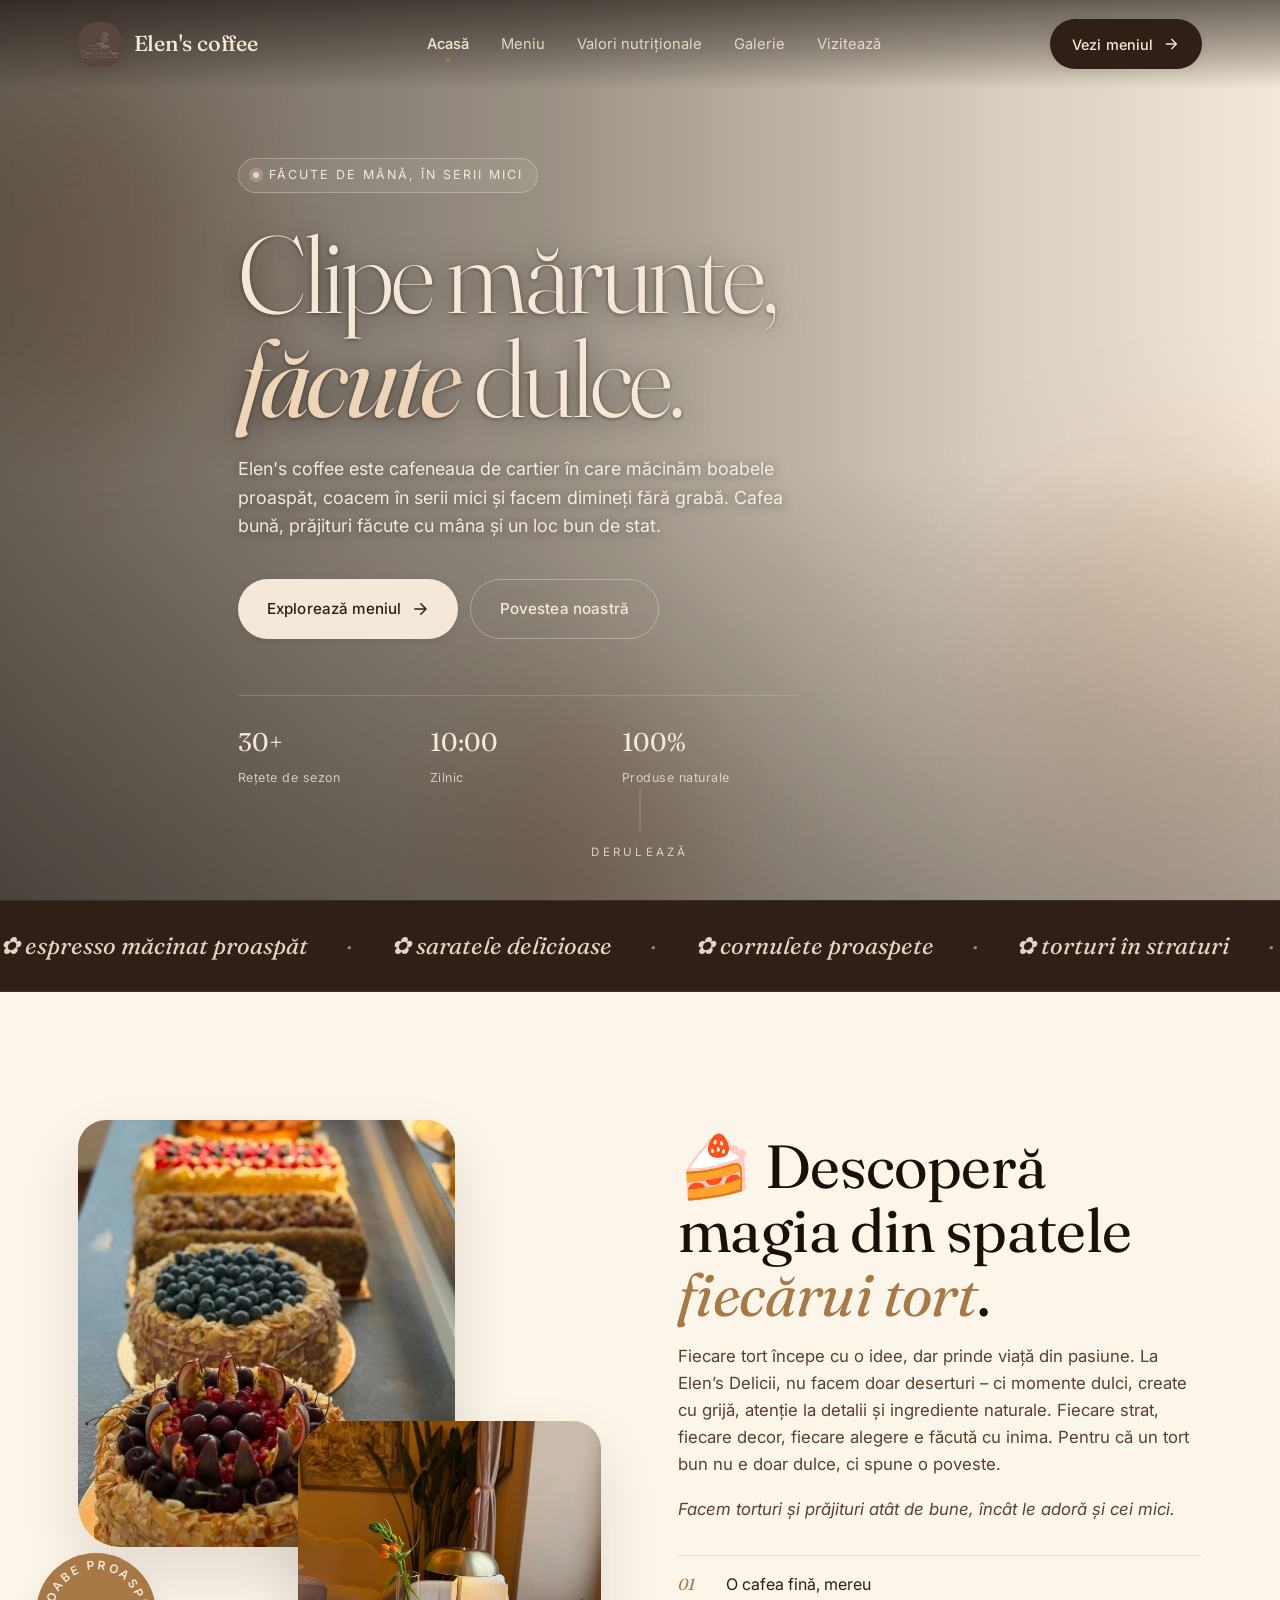
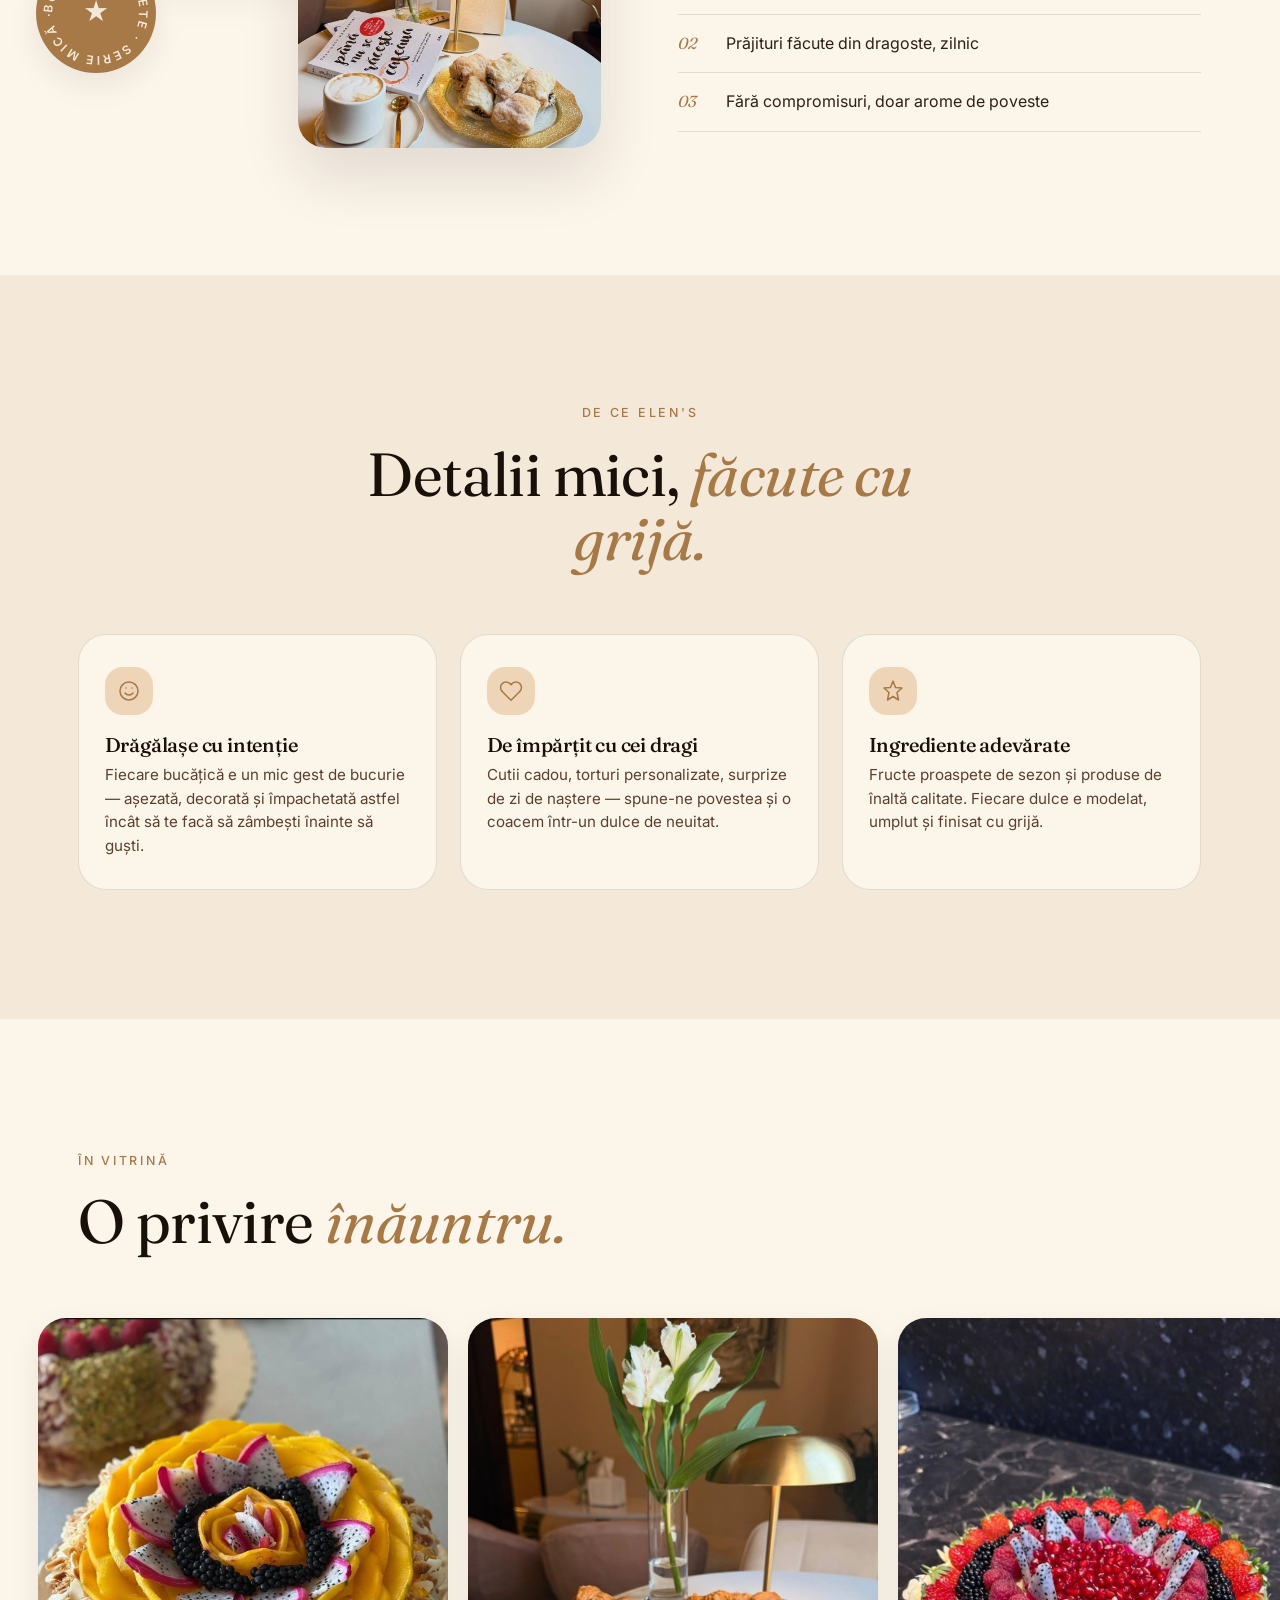
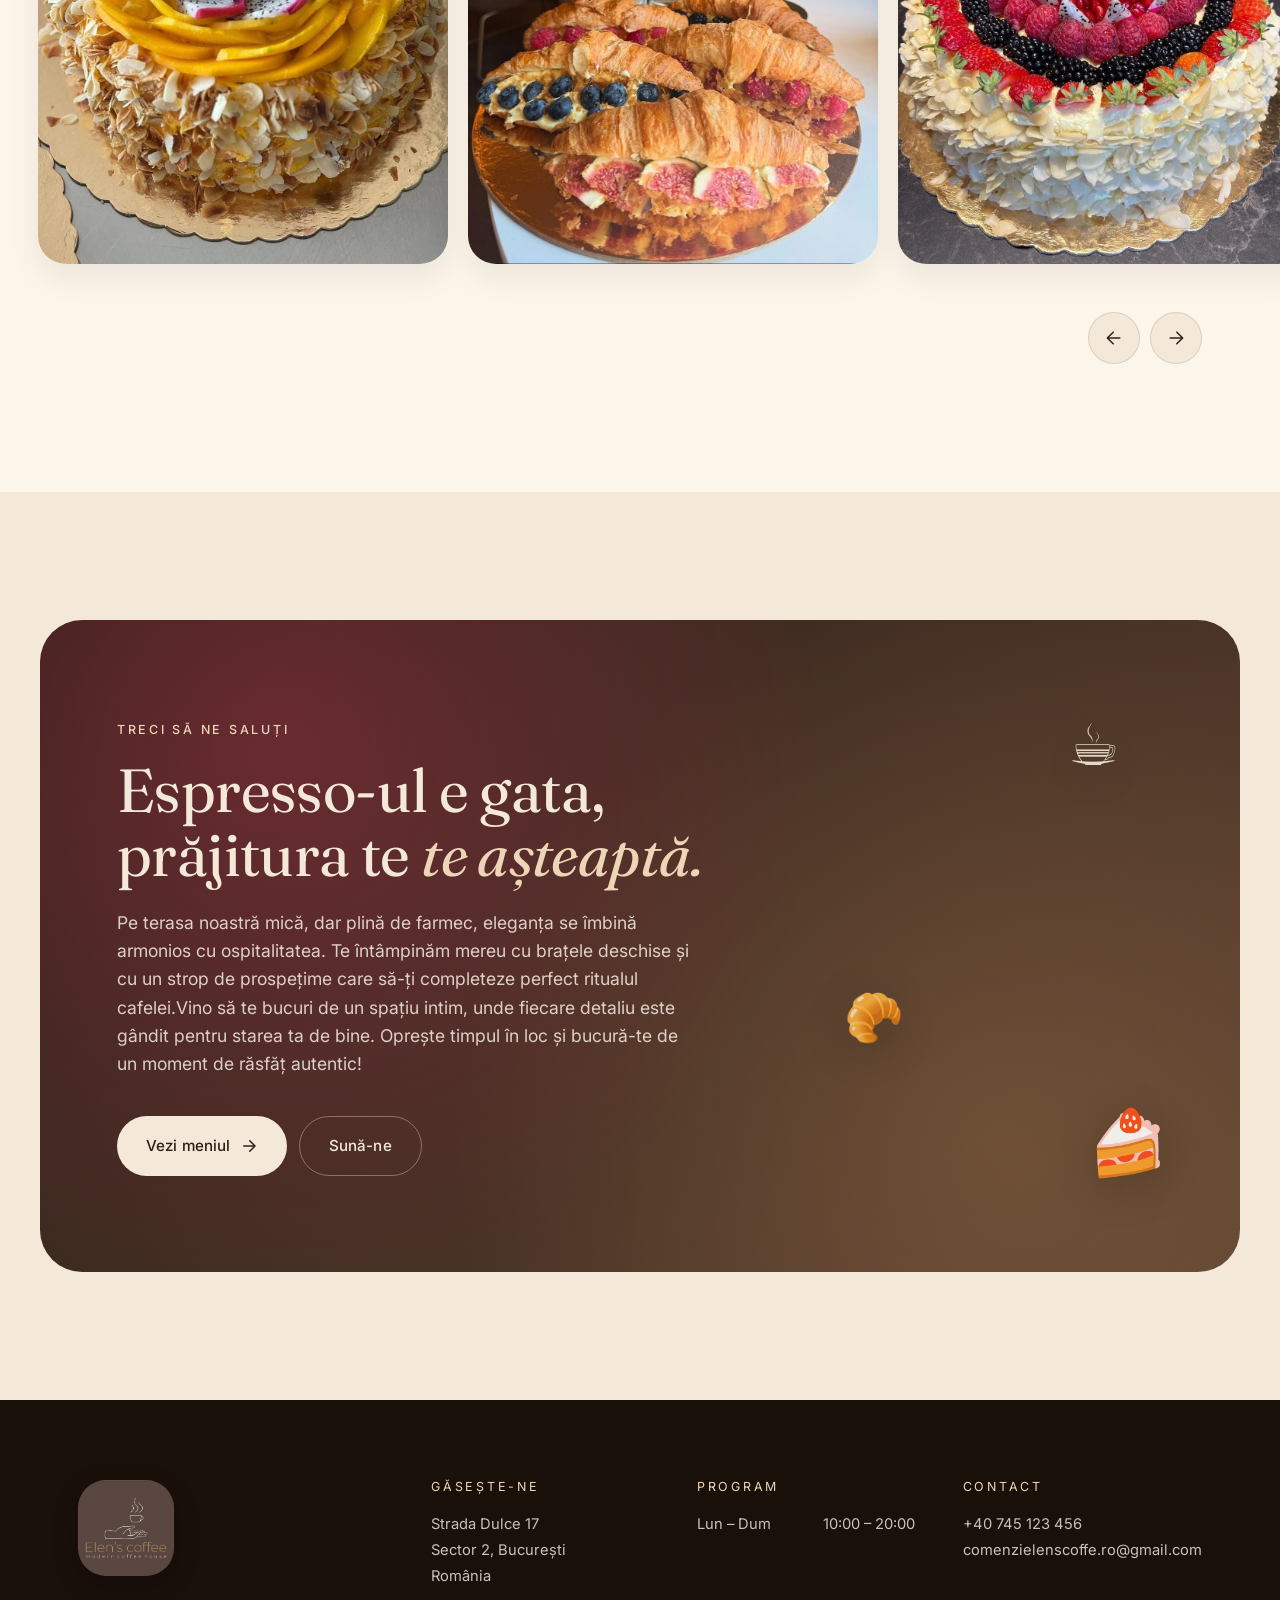
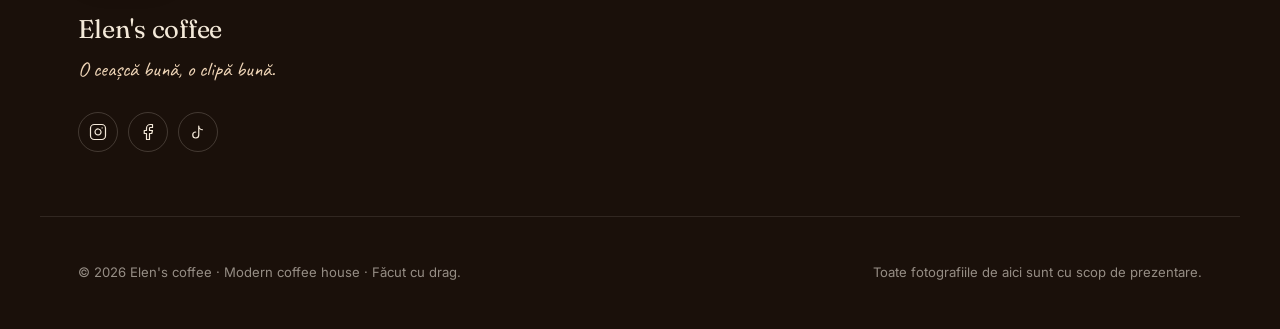
==== index.html @ f7db720e "Update" ====
<!DOCTYPE html>
<html lang="ro">
<head>
  <meta charset="UTF-8" />
  <meta name="viewport" content="width=device-width, initial-scale=1.0" />
  <title>Elen's coffee — Modern coffee house</title>
  <meta name="description" content="O cafenea modernă cu program complet de patiserie — cafea proaspăt măcinată, torturi de casă și limonade artizanale în inima orașului." />

  <!-- Google Fonts -->
  <link rel="preconnect" href="https://fonts.googleapis.com" />
  <link rel="preconnect" href="https://fonts.gstatic.com" crossorigin />
  <link href="https://fonts.googleapis.com/css2?family=Fraunces:ital,opsz,wght@0,9..144,300;0,9..144,400;0,9..144,500;0,9..144,600;0,9..144,700;1,9..144,400&family=Inter:wght@300;400;500;600;700&family=Caveat:wght@400;600&display=swap" rel="stylesheet" />

  <!-- Swiper CSS (MIT) -->
  <link rel="stylesheet" href="https://cdn.jsdelivr.net/npm/swiper@11/swiper-bundle.min.css" />

  <!-- Favicon (inline SVG) -->
  <link rel="icon" href="data:image/svg+xml,<svg xmlns='http://www.w3.org/2000/svg' viewBox='0 0 100 100'><text y='.9em' font-size='85'>☕</text></svg>" />

  <link rel="stylesheet" href="styles.css" />

  <!-- Flag JS availability before first paint — reveal animations depend on this -->
  <script>document.documentElement.classList.add('js');</script>
</head>
<body>

  <!-- ============ NAVIGATION ============ -->
  <header class="nav" id="nav">
    <div class="nav__inner container">
      <a href="index.html" class="nav__brand" aria-label="Elen's coffee – acasă">
        <span class="nav__mark">
          <img src="logo.jpeg" alt="" />
        </span>
        <span class="nav__name">Elen's coffee</span>
      </a>

      <nav class="nav__links" aria-label="Navigație principală">
        <a href="index.html" class="nav__link is-active">Acasă</a>
        <a href="menu.html" class="nav__link">Meniu</a>
        <a href="valori-nutritionale.html" class="nav__link">Valori nutriționale</a>
        <a href="#gallery" class="nav__link">Galerie</a>
        <a href="#visit" class="nav__link">Vizitează</a>
      </nav>

      <a href="menu.html" class="btn btn--primary nav__cta">
        <span>Vezi meniul</span>
        <svg viewBox="0 0 24 24" width="16" height="16" fill="none" stroke="currentColor" stroke-width="2" stroke-linecap="round" stroke-linejoin="round"><path d="M5 12h14"/><path d="m13 5 7 7-7 7"/></svg>
      </a>

      <button class="nav__toggle" id="navToggle" aria-label="Deschide meniul" aria-expanded="false">
        <span></span><span></span><span></span>
      </button>
    </div>
  </header>

  <!-- ============ HERO ============ -->
  <section class="hero">
    <div class="hero__bg" aria-hidden="true">
      <div class="hero__image" style="background-image:url('./banner\ 3.jpg')"></div>
      <div class="orb orb--1"></div>
      <div class="orb orb--2"></div>
      <div class="orb orb--3"></div>
      <div class="hero__gradient"></div>
    </div>

    <div class="container hero__inner">
      <p class="hero__eyebrow" data-reveal>
        <span class="dot"></span> Făcute de mână, în serii mici
      </p>

      <h1 class="hero__title" data-reveal>
        <span class="line">Clipe mărunte,</span>
        <span class="line"><em>făcute</em> dulce.</span>
      </h1>

      <p class="hero__lede" data-reveal>
        Elen's coffee este cafeneaua de cartier în care măcinăm boabele
        proaspăt, coacem în serii mici și facem dimineți fără grabă.
        Cafea bună, prăjituri făcute cu mâna și un loc bun de stat.
      </p>

      <div class="hero__cta" data-reveal>
        <a href="menu.html" class="btn btn--primary btn--lg">
          <span>Explorează meniul</span>
          <svg viewBox="0 0 24 24" width="18" height="18" fill="none" stroke="currentColor" stroke-width="2" stroke-linecap="round" stroke-linejoin="round"><path d="M5 12h14"/><path d="m13 5 7 7-7 7"/></svg>
        </a>
        <a href="#about" class="btn btn--ghost btn--lg">Povestea noastră</a>
      </div>

      <div class="hero__meta" data-reveal>
        <div class="hero__stat">
          <span class="hero__stat-num">30+</span>
          <span class="hero__stat-label">Rețete de sezon</span>
        </div>
        <div class="hero__stat">
          <span class="hero__stat-num">10:00</span>
          <span class="hero__stat-label">Zilnic</span>
        </div>
        <div class="hero__stat">
          <span class="hero__stat-num">100%</span>
          <span class="hero__stat-label">Produse naturale</span>
        </div>
      </div>
    </div>

    <a href="#about" class="hero__scroll" aria-label="Derulează la secțiunea despre noi">
      <span class="hero__scroll-line"></span>
      <span class="hero__scroll-label">derulează</span>
    </a>
  </section>

  <!-- ============ MARQUEE ============ -->
  <div class="marquee" aria-hidden="true">
    <div class="marquee__track">
      <span>✿ espresso măcinat proaspăt</span><span>·</span>
      <span>✿ saratele delicioase</span><span>·</span>
      <span>✿ cornulete proaspete</span><span>·</span>
      <span>✿ torturi în straturi</span><span>·</span>
      <span>✿ latte cu iz de vanilie</span><span>·</span>
      <span>✿ bucurii mărunte</span><span>·</span>
      <span>✿ torturi în straturi</span><span>·</span>
      <span>✿ fructe de sezon</span><span>·</span>
    </div>
  </div>

  <!-- ============ ABOUT ============ -->
  <section class="about" id="about">
    <div class="container about__grid">
      <div class="about__media" data-reveal>
        <div class="about__image about__image--1" style="background-image:url('./cakes\ 1.jpeg')"></div>
        <div class="about__image about__image--2" style="background-image:url('./cafenea\ 1.jpeg')"></div>
        <div class="about__badge">
          <svg viewBox="0 0 100 100" width="120" height="120">
            <defs>
              <path id="circlePath" d="M 50,50 m -36,0 a 36,36 0 1,1 72,0 a 36,36 0 1,1 -72,0"/>
            </defs>
            <text font-family="Inter, sans-serif" font-size="10" font-weight="600" letter-spacing="2" fill="currentColor">
              <textPath href="#circlePath">BOABE PROASPETE · SERIE MICĂ · FĂCUT CU DRAG · </textPath>
            </text>
          </svg>
          <span class="about__badge-center">★</span>
        </div>
      </div>

      <div class="about__copy">
        <h2 class="section__title" data-reveal>
          🍰 Descoperă magia din spatele <em>fiecărui tort</em>.
        </h2>
        <p class="about__text" data-reveal>
          Fiecare tort începe cu o idee, dar prinde viață din pasiune. La Elen’s Delicii, nu facem doar deserturi – ci momente dulci, create cu grijă, atenție la detalii și ingrediente naturale. Fiecare strat, fiecare decor, fiecare alegere e făcută cu inima.
Pentru că un tort bun nu e doar dulce, ci spune o poveste.
        </p>
        <p class="about__text" data-reveal>
           <em>Facem torturi și prăjituri atât de bune, încât le adoră și cei mici.</em>
        </p>

        <ul class="about__list" data-reveal>
          <li><span>01</span> O cafea fină, mereu</li>
          <li><span>02</span> Prăjituri făcute din dragoste, zilnic</li>
          <li><span>03</span> Fără compromisuri, doar arome de poveste</li>
        </ul>
      </div>
    </div>
  </section>

  <!-- ============ FEATURES ============ -->
  <section class="features">
    <div class="container">
      <header class="features__header">
        <p class="section__eyebrow" data-reveal>De ce Elen's</p>
        <h2 class="section__title section__title--center" data-reveal>
          Detalii mici, <em>făcute cu grijă.</em>
        </h2>
      </header>

      <div class="features__grid">
        <article class="feature" data-reveal>
          <div class="feature__icon">
            <svg viewBox="0 0 24 24" fill="none" stroke="currentColor" stroke-width="1.5" stroke-linecap="round" stroke-linejoin="round"><circle cx="12" cy="12" r="9"/><path d="M8 14s1.5 2 4 2 4-2 4-2"/><path d="M9 9h.01M15 9h.01"/></svg>
          </div>
          <h3 class="feature__title">Drăgălașe cu intenție</h3>
          <p class="feature__text">Fiecare bucățică e un mic gest de bucurie — așezată, decorată și împachetată astfel încât să te facă să zâmbești înainte să guști.</p>
        </article>

        <article class="feature" data-reveal>
          <div class="feature__icon">
            <svg viewBox="0 0 24 24" fill="none" stroke="currentColor" stroke-width="1.5" stroke-linecap="round" stroke-linejoin="round"><path d="M20.84 4.61a5.5 5.5 0 0 0-7.78 0L12 5.67l-1.06-1.06a5.5 5.5 0 0 0-7.78 7.78l1.06 1.06L12 21.23l7.78-7.78 1.06-1.06a5.5 5.5 0 0 0 0-7.78Z"/></svg>
          </div>
          <h3 class="feature__title">De împărțit cu cei dragi</h3>
          <p class="feature__text">Cutii cadou, torturi personalizate, surprize de zi de naștere — spune-ne povestea și o coacem într-un dulce de neuitat.</p>
        </article>

        <article class="feature" data-reveal>
          <div class="feature__icon">
            <svg viewBox="0 0 24 24" fill="none" stroke="currentColor" stroke-width="1.5" stroke-linecap="round" stroke-linejoin="round"><path d="M12 2 9.5 8.5 3 9l5 4.5L6.5 21 12 17.5 17.5 21 16 13.5 21 9l-6.5-.5L12 2Z"/></svg>
          </div>
          <h3 class="feature__title">Ingrediente adevărate</h3>
          <p class="feature__text">Fructe proaspete de sezon și produse de înaltă calitate. Fiecare dulce e modelat, umplut și finisat cu grijă.</p>
        </article>
      </div>
    </div>
  </section>

  <!-- ============ GALLERY ============ -->
  <section class="gallery" id="gallery">
    <div class="container">
      <header class="gallery__header">
        <div>
          <p class="section__eyebrow" data-reveal>În vitrină</p>
          <h2 class="section__title" data-reveal>O privire <em>înăuntru.</em></h2>
        </div>
        <!-- <p class="gallery__note" data-reveal>
          Răsfoiește preferatele clienților — de la torturi apetisante până la sărățelele care s-au terminat de două ori ieri.
        </p> -->
      </header>
    </div>

    <div class="gallery__swiper swiper" data-reveal>
      <div class="swiper-wrapper">
        <div class="swiper-slide gallery__slide"><div class="gallery__image" style="background-image:url('./pictures/Poza\ prezentare.jpeg')"></div></div>
        <div class="swiper-slide gallery__slide"><div class="gallery__image" style="background-image:url('./pictures/Poza\ prezentare\ 2.jpeg')"></div></div>
        <!-- <div class="swiper-slide gallery__slide"><div class="gallery__image" style="background-image:url('./pictures/Poza\ prezentare\ 3.jpeg')"></div></div> -->
        <div class="swiper-slide gallery__slide"><div class="gallery__image" style="background-image:url('./pictures/Poza\ prezentare\ 4.jpeg')"></div></div>
        <div class="swiper-slide gallery__slide"><div class="gallery__image" style="background-image:url('./pictures/Poza\ prezentare\ 5.jpeg')"></div></div>
        <div class="swiper-slide gallery__slide"><div class="gallery__image" style="background-image:url('./pictures/Poza\ prezentare\ 6.jpeg')"></div></div>
        <div class="swiper-slide gallery__slide"><div class="gallery__image" style="background-image:url('./pictures/Poza\ prezentare\ 7.jpeg')"></div></div>
        <div class="swiper-slide gallery__slide"><div class="gallery__image" style="background-image:url('./pictures/Poza\ prezentare\ 8.jpeg')"></div></div>
        <div class="swiper-slide gallery__slide"><div class="gallery__image" style="background-image:url('./pictures/Poza\ prezentare\ 9.jpeg')"></div></div>
        <div class="swiper-slide gallery__slide"><div class="gallery__image" style="background-image:url('./pictures/Poza\ prezentare\ 10.jpeg')"></div></div>
        <div class="swiper-slide gallery__slide"><div class="gallery__image" style="background-image:url('./pictures/Poza\ prezentare\ 11.jpeg')"></div></div>
        <div class="swiper-slide gallery__slide"><div class="gallery__image" style="background-image:url('./pictures/Poza\ prezentare\ 12.jpeg')"></div></div>
        <div class="swiper-slide gallery__slide"><div class="gallery__image" style="background-image:url('./pictures/Poza\ prezentare\ 13.jpeg')"></div></div>
        <div class="swiper-slide gallery__slide"><div class="gallery__image" style="background-image:url('./pictures/Poza\ prezentare\ 14.jpeg')"></div></div>
        <div class="swiper-slide gallery__slide"><div class="gallery__image" style="background-image:url('./pictures/Poza\ prezentare\ 15.jpeg')"></div></div>
        <div class="swiper-slide gallery__slide"><div class="gallery__image" style="background-image:url('./pictures/Poza\ prezentare\ 16.jpeg')"></div></div>
        <div class="swiper-slide gallery__slide"><div class="gallery__image" style="background-image:url('./pictures/Poza\ prezentare\ 17.jpeg')"></div></div>
        <div class="swiper-slide gallery__slide"><div class="gallery__image" style="background-image:url('./pictures/Poza\ prezentare\ 18.jpeg')"></div></div>
        <div class="swiper-slide gallery__slide"><div class="gallery__image" style="background-image:url('./pictures/Poza\ prezentare\ 19.jpeg')"></div></div>
        <div class="swiper-slide gallery__slide"><div class="gallery__image" style="background-image:url('./pictures/Poza\ prezentare\ 20.jpeg')"></div></div>
        <div class="swiper-slide gallery__slide"><div class="gallery__image" style="background-image:url('./pictures/Poza\ prezentare\ 21.jpeg')"></div></div>
        <div class="swiper-slide gallery__slide"><div class="gallery__image" style="background-image:url('./pictures/Poza\ prezentare\ 22.jpeg')"></div></div>
        <div class="swiper-slide gallery__slide"><div class="gallery__image" style="background-image:url('./pictures/Poza\ prezentare\ 23.jpeg')"></div></div>
        <div class="swiper-slide gallery__slide"><div class="gallery__image" style="background-image:url('./pictures/Poza\ prezentare\ 24.jpg')"></div></div>
        <div class="swiper-slide gallery__slide"><div class="gallery__image" style="background-image:url('./pictures/Poza\ prezentare\ 25.jpg')"></div></div>
        <div class="swiper-slide gallery__slide"><div class="gallery__image" style="background-image:url('./pictures/Poza\ prezentare\ 26.jpg')"></div></div>
      </div>
    </div>

    <div class="container gallery__controls">
      <button class="gallery__btn" id="galleryPrev" aria-label="Slide anterior">
        <svg viewBox="0 0 24 24" width="20" height="20" fill="none" stroke="currentColor" stroke-width="1.8" stroke-linecap="round" stroke-linejoin="round"><path d="M19 12H5"/><path d="m11 5-7 7 7 7"/></svg>
      </button>
      <button class="gallery__btn" id="galleryNext" aria-label="Slide următor">
        <svg viewBox="0 0 24 24" width="20" height="20" fill="none" stroke="currentColor" stroke-width="1.8" stroke-linecap="round" stroke-linejoin="round"><path d="M5 12h14"/><path d="m13 5 7 7-7 7"/></svg>
      </button>
    </div>
  </section>

  <!-- ============ VISIT CTA ============ -->
  <section class="visit" id="visit">
    <div class="container visit__card">
      <div class="visit__content" data-reveal>
        <p class="section__eyebrow section__eyebrow--light">Treci să ne saluți</p>
        <h2 class="section__title section__title--light">
          Espresso-ul e gata,<br/>prăjitura te <em>te așteaptă.</em>
        </h2>
        <p class="visit__text">
          Pe terasa noastră mică, dar plină de farmec, eleganța se îmbină armonios cu ospitalitatea. Te întâmpinăm mereu cu brațele deschise și cu un strop de prospețime care să-ți completeze perfect ritualul cafelei.
​Vino să te bucuri de un spațiu intim, unde fiecare detaliu este gândit pentru starea ta de bine. Oprește timpul în loc și bucură-te de un moment de răsfăț autentic!
        </p>
        <div class="visit__cta">
          <a href="menu.html" class="btn btn--cream btn--lg">
            <span>Vezi meniul</span>
            <svg viewBox="0 0 24 24" width="18" height="18" fill="none" stroke="currentColor" stroke-width="2" stroke-linecap="round" stroke-linejoin="round"><path d="M5 12h14"/><path d="m13 5 7 7-7 7"/></svg>
          </a>
          <a href="tel:+40745123456" class="btn btn--outline-light btn--lg">Sună-ne</a>
        </div>
      </div>

      <div class="visit__float" aria-hidden="true">
        <div class="visit__cookie visit__cookie--1">☕</div>
        <div class="visit__cookie visit__cookie--2">🥐</div>
        <div class="visit__cookie visit__cookie--3">🍰</div>
      </div>
    </div>
  </section>

  <!-- ============ FOOTER ============ -->
  <footer class="footer">
    <div class="container footer__grid">
      <div class="footer__brand">
        <a href="index.html" class="footer__logo" aria-label="Elen's coffee – acasă">
          <img src="logo.jpeg" alt="" />
        </a>
        <span class="footer__wordmark">Elen's coffee</span>
        <p class="footer__tag">O ceașcă bună, o clipă bună.</p>
        <div class="footer__social">
          <a href="https://www.instagram.com/elens_coffee" aria-label="Instagram">
            <svg viewBox="0 0 24 24" width="18" height="18" fill="none" stroke="currentColor" stroke-width="1.6" stroke-linecap="round" stroke-linejoin="round"><rect x="2" y="2" width="20" height="20" rx="5"/><path d="M16 11.37A4 4 0 1 1 12.63 8 4 4 0 0 1 16 11.37z"/><line x1="17.5" y1="6.5" x2="17.51" y2="6.5"/></svg>
          </a>
          <a href="https://www.facebook.com/profile.php?id=100063632289822" aria-label="Facebook">
            <svg viewBox="0 0 24 24" width="18" height="18" fill="none" stroke="currentColor" stroke-width="1.6" stroke-linecap="round" stroke-linejoin="round"><path d="M18 2h-3a5 5 0 0 0-5 5v3H7v4h3v8h4v-8h3l1-4h-4V7a1 1 0 0 1 1-1h3z"/></svg>
          </a>
          <a href="https://www.tiktok.com/@elens.coffee" aria-label="TikTok">
            <svg viewBox="0 0 24 24" width="18" height="18" fill="none" stroke="currentColor" stroke-width="1.6" stroke-linecap="round" stroke-linejoin="round"><path d="M9 12a4 4 0 1 0 4 4V4a5 5 0 0 0 5 5"/></svg>
          </a>
        </div>
      </div>

      <div class="footer__col">
        <h4>Găsește-ne</h4>
        <p>Strada Dulce 17<br/>Sector 2, București<br/>România</p>
      </div>

      <div class="footer__col">
        <h4>Program</h4>
        <ul>
          <li><span>Lun – Dum</span><span>10:00 – 20:00</span></li>
        </ul>
      </div>

      <div class="footer__col">
        <h4>Contact</h4>
        <p>
          <a href="tel:+40745123456">+40 745 123 456</a><br/>
          <a href="mailto:comenzielenscoffe.ro@gmail.com">comenzielenscoffe.ro@gmail.com</a>
        </p>
      </div>
    </div>

    <div class="container footer__bottom">
      <p>© <span id="year">2026</span> Elen's coffee · Modern coffee house · Făcut cu drag.</p>
      <p class="footer__small">Toate fotografiile de aici sunt cu scop de prezentare.</p>
    </div>
  </footer>

  <!-- Swiper JS (MIT) -->
  <script src="https://cdn.jsdelivr.net/npm/swiper@11/swiper-bundle.min.js"></script>
  <script src="main.js"></script>
</body>
</html>
---- styles.css ----
/* ==========================================================================
   ELEN'S COFFEE — stylesheet
   --------------------------------------------------------------------------
   Organised in sections, all customisable tokens live in :root below.
   Tweak colours, type, radii and shadows there and the whole site follows.
   ========================================================================== */


/* ==========================================================================
   1. DESIGN TOKENS  (change these first)
   --------------------------------------------------------------------------
   Palette derived from the Elen's coffee logo: deep espresso brown, warm
   gold, and a warm cream base. Variable names kept generic so the whole
   site follows if you shift the values later.
   ========================================================================== */
:root {
  /* --- Colour palette --- */
  --c-cream:        #F4E9D9;   /* page background — warm cream         */
  --c-cream-soft:   #FCF5E9;   /* lighter section bg                   */
  --c-blush:        #EFD5B7;   /* peachy warm accent                   */
  --c-rose:         #D9AA88;   /* warm tan accent                      */
  --c-plum:         #2E1F17;   /* primary dark / text — espresso       */
  --c-plum-soft:    #5A4030;   /* secondary dark — cocoa               */
  --c-burgundy:     #A67947;   /* deep caramel accent (was berry)      */
  --c-gold:         #C89968;   /* warm gold from the logo              */
  --c-sage:         #B7C7B0;   /* soft green accent                    */
  --c-ink:          #1A100A;   /* deepest text                         */
  --c-line:         rgba(46, 31, 23, 0.12);

  /* --- Typography --- */
  --f-display: 'Fraunces', 'Cormorant Garamond', Georgia, serif;
  --f-body:    'Inter', system-ui, -apple-system, sans-serif;
  --f-hand:    'Caveat', 'Brush Script MT', cursive;

  /* --- Spacing --- */
  --container:  1200px;
  --gutter:     clamp(1.2rem, 4vw, 2.4rem);
  --section-y:  clamp(5rem, 10vw, 8rem);

  /* --- Shape --- */
  --r-sm: 8px;
  --r-md: 18px;
  --r-lg: 28px;
  --r-xl: 42px;
  --r-pill: 999px;

  /* --- Shadows --- */
  --shadow-sm: 0 2px 8px rgba(42, 24, 32, 0.06);
  --shadow-md: 0 12px 32px rgba(42, 24, 32, 0.08);
  --shadow-lg: 0 28px 60px rgba(42, 24, 32, 0.12);
  --shadow-glow: 0 20px 60px rgba(139, 46, 63, 0.18);

  /* --- Motion --- */
  --ease-out-soft: cubic-bezier(0.22, 1, 0.36, 1);
  --ease-bounce:   cubic-bezier(0.34, 1.56, 0.64, 1);
}


/* ==========================================================================
   2. RESET / BASE
   ========================================================================== */
*, *::before, *::after { box-sizing: border-box; }

html { scroll-behavior: smooth; -webkit-text-size-adjust: 100%; }

body {
  margin: 0;
  font-family: var(--f-body);
  color: var(--c-plum);
  background: var(--c-cream);
  line-height: 1.6;
  -webkit-font-smoothing: antialiased;
  overflow-x: hidden;
}

img, svg { display: block; max-width: 100%; }

a { color: inherit; text-decoration: none; }

button {
  font: inherit;
  color: inherit;
  background: none;
  border: 0;
  cursor: pointer;
}

ul { list-style: none; padding: 0; margin: 0; }

::selection { background: var(--c-plum); color: var(--c-cream); }


/* ==========================================================================
   3. TYPOGRAPHY
   ========================================================================== */
h1, h2, h3, h4 {
  font-family: var(--f-display);
  font-weight: 400;
  line-height: 1.05;
  letter-spacing: -0.01em;
  color: var(--c-ink);
  margin: 0;
}

.section__eyebrow {
  font-family: var(--f-body);
  font-size: 0.78rem;
  font-weight: 500;
  letter-spacing: 0.22em;
  text-transform: uppercase;
  color: var(--c-burgundy);
  margin: 0 0 1.2rem;
  display: inline-flex;
  align-items: center;
  gap: 0.6rem;
}

.section__eyebrow--light { color: var(--c-blush); }

.section__title {
  font-size: clamp(2.2rem, 5.2vw, 3.8rem);
  margin: 0 0 1rem;
}
.section__title em {
  font-family: var(--f-display);
  font-style: italic;
  color: var(--c-burgundy);
  font-weight: 400;
}
.section__title--center { text-align: center; }
.section__title--light { color: var(--c-cream); }
.section__title--light em { color: var(--c-blush); }


/* ==========================================================================
   4. LAYOUT HELPERS
   ========================================================================== */
.container {
  width: 100%;
  max-width: var(--container);
  margin: 0 auto;
  padding: 0 var(--gutter);
}


/* ==========================================================================
   5. BUTTONS
   ========================================================================== */
.btn {
  display: inline-flex;
  align-items: center;
  gap: 0.6rem;
  padding: 0.85rem 1.4rem;
  border-radius: var(--r-pill);
  font-family: var(--f-body);
  font-size: 0.9rem;
  font-weight: 500;
  letter-spacing: 0.01em;
  transition: transform 0.4s var(--ease-out-soft),
              background 0.3s ease,
              color 0.3s ease,
              box-shadow 0.4s ease;
  white-space: nowrap;
  cursor: pointer;
  user-select: none;
}
.btn:hover { transform: translateY(-2px); }
.btn:active { transform: translateY(0); }

.btn--lg {
  padding: 1.05rem 1.8rem;
  font-size: 0.95rem;
}

.btn--primary {
  background: var(--c-plum);
  color: var(--c-cream);
  box-shadow: var(--shadow-sm);
}
.btn--primary:hover {
  background: var(--c-burgundy);
  box-shadow: var(--shadow-glow);
}

.btn--ghost {
  background: transparent;
  color: var(--c-plum);
  border: 1px solid var(--c-line);
}
.btn--ghost:hover {
  background: var(--c-plum);
  color: var(--c-cream);
  border-color: var(--c-plum);
}

.btn--cream {
  background: var(--c-cream);
  color: var(--c-plum);
}
.btn--cream:hover {
  background: var(--c-blush);
}

.btn--outline-light {
  background: transparent;
  color: var(--c-cream);
  border: 1px solid rgba(251, 244, 234, 0.35);
}
.btn--outline-light:hover {
  background: var(--c-cream);
  color: var(--c-plum);
}


/* ==========================================================================
   6. NAVIGATION
   ========================================================================== */
.nav {
  position: fixed;
  inset: 0 0 auto 0;
  z-index: 100;
  padding: 1.2rem 0;
  /* slim dark scrim so the light nav text reads over the bright hero banner */
  background: linear-gradient(180deg,
    rgba(18,11,6,0.60) 0%,
    rgba(18,11,6,0.30) 55%,
    rgba(18,11,6,0.00) 100%);
  transition: background 0.4s ease, backdrop-filter 0.4s ease, padding 0.4s ease;
}
.nav.is-scrolled {
  padding: 0.6rem 0;
  background: rgba(251, 244, 234, 0.72);
  backdrop-filter: blur(18px) saturate(140%);
  -webkit-backdrop-filter: blur(18px) saturate(140%);
  box-shadow: 0 1px 0 var(--c-line);
}
.menu-page .nav { background: rgba(251, 244, 234, 0.72); backdrop-filter: blur(18px); }

.nav__inner {
  display: flex;
  align-items: center;
  justify-content: space-between;
  gap: 1.5rem;
}

.nav__brand {
  display: flex;
  align-items: center;
  gap: 0.7rem;
  color: var(--c-cream);
  font-family: var(--f-display);
  font-size: 1.35rem;
  font-weight: 500;
  letter-spacing: -0.01em;
}
.nav__mark {
  display: inline-block;
  width: 44px;
  height: 44px;
  border-radius: var(--r-md);
  overflow: hidden;
  background: var(--c-plum);          /* fallback if logo.png is missing */
  transition: transform 0.6s var(--ease-bounce),
              box-shadow 0.4s ease;
  box-shadow: 0 4px 12px rgba(46, 31, 23, 0.15);
}
.nav__mark img {
  width: 100%;
  height: 100%;
  object-fit: cover;
  display: block;
}
.nav__brand:hover .nav__mark {
  transform: rotate(-6deg) scale(1.08);
  box-shadow: 0 8px 20px rgba(46, 31, 23, 0.22);
}

.nav__links {
  display: flex;
  align-items: center;
  gap: 2rem;
}
.nav__link {
  position: relative;
  font-size: 0.92rem;
  font-weight: 400;
  color: rgba(244, 233, 217, 0.85);
  transition: color 0.3s ease;
}
.nav__link::after {
  content: "";
  position: absolute;
  left: 50%;
  bottom: -6px;
  width: 4px;
  height: 4px;
  background: var(--c-burgundy);
  border-radius: 50%;
  transform: translate(-50%, 6px) scale(0);
  transition: transform 0.4s var(--ease-bounce);
}
.nav__link:hover { color: var(--c-cream); }
.nav__link:hover::after,
.nav__link.is-active::after { transform: translate(-50%, 0) scale(1); }
.nav__link.is-active { color: var(--c-cream); font-weight: 500; }

.nav__cta { /* overrides nothing, default styling */ }

/* --- Dark text when the bar has a light background:
       scrolled state, the menu page, and the open mobile dropdown --- */
.nav.is-scrolled .nav__brand,
.menu-page .nav__brand { color: var(--c-plum); }

.nav.is-scrolled .nav__link,
.menu-page .nav__link,
.nav.is-open .nav__link { color: var(--c-plum-soft); }

.nav.is-scrolled .nav__link:hover,
.menu-page .nav__link:hover,
.nav.is-open .nav__link:hover,
.nav.is-scrolled .nav__link.is-active,
.menu-page .nav__link.is-active,
.nav.is-open .nav__link.is-active { color: var(--c-ink); }

.nav.is-scrolled .nav__toggle span,
.menu-page .nav__toggle span { background: var(--c-plum); }

.nav__toggle {
  display: none;
  flex-direction: column;
  gap: 5px;
  padding: 10px;
}
.nav__toggle span {
  width: 22px;
  height: 1.8px;
  background: var(--c-cream);
  border-radius: 2px;
  transition: transform 0.3s ease, opacity 0.3s ease;
}


/* ==========================================================================
   7. HERO (landing)
   ========================================================================== */
.hero {
  position: relative;
  min-height: 100vh;
  padding: 9rem 0 6rem;
  overflow: hidden;
  display: flex;
  flex-direction: column;
  justify-content: center;
  color: var(--c-cream);
  isolation: isolate;
}

.hero__bg { position: absolute; inset: 0; z-index: -1; }
.hero__image {
  position: absolute;
  inset: 0;
  background-size: cover;
  background-position: center;
  transform: scale(1.05);
  animation: heroZoom 24s ease-in-out infinite alternate;
  will-change: transform;
}
@keyframes heroZoom {
  from { transform: scale(1.05) translate(0, 0); }
  to   { transform: scale(1.12) translate(-1%, -1.5%); }
}

.hero__gradient {
  position: absolute;
  inset: 0;
  background:
    /* gentle left weighting: enough to carry the body copy, fades out to keep the image visible */
    linear-gradient(90deg,
      rgba(18,11,6,0.62) 0%,
      rgba(18,11,6,0.40) 42%,
      rgba(18,11,6,0.12) 78%,
      rgba(18,11,6,0.00) 100%),
    /* soft bottom anchor for the stat row */
    linear-gradient(180deg,
      rgba(18,11,6,0.00) 52%,
      rgba(18,11,6,0.34) 100%);
}

/* floating colour orbs */
.orb {
  position: absolute;
  border-radius: 50%;
  filter: blur(60px);
  opacity: 0.32;
  mix-blend-mode: screen;
  animation: orbFloat 16s ease-in-out infinite;
}
.orb--1 { width: 340px; height: 340px; background: var(--c-burgundy); top: 10%; left: -8%; animation-delay: 0s; }
.orb--2 { width: 420px; height: 420px; background: var(--c-rose);     top: 50%; right: -10%; animation-delay: -6s; }
.orb--3 { width: 260px; height: 260px; background: var(--c-gold);     bottom: -6%; left: 35%; animation-delay: -11s; }

@keyframes orbFloat {
  0%, 100% { transform: translate(0, 0) scale(1); }
  33%      { transform: translate(4%, -6%) scale(1.08); }
  66%      { transform: translate(-3%, 4%) scale(0.95); }
}

.hero__inner {
  position: relative;
  max-width: 880px;
}

.hero__eyebrow {
  display: inline-flex;
  align-items: center;
  gap: 0.6rem;
  padding: 0.4rem 0.9rem;
  margin: 0 0 1.8rem;
  border: 1px solid rgba(251, 244, 234, 0.28);
  border-radius: var(--r-pill);
  background: rgba(251, 244, 234, 0.08);
  backdrop-filter: blur(8px);
  font-size: 0.78rem;
  letter-spacing: 0.16em;
  text-transform: uppercase;
  color: var(--c-cream);
}
.hero__eyebrow .dot {
  width: 6px; height: 6px;
  border-radius: 50%;
  background: var(--c-blush);
  box-shadow: 0 0 0 4px rgba(247, 217, 218, 0.25);
  animation: pulse 2s ease-in-out infinite;
}
@keyframes pulse {
  0%, 100% { box-shadow: 0 0 0 4px rgba(247, 217, 218, 0.25); }
  50%      { box-shadow: 0 0 0 8px rgba(247, 217, 218, 0.05); }
}

.hero__title {
  font-size: clamp(3rem, 8.5vw, 7rem);
  font-weight: 300;
  letter-spacing: -0.03em;
  line-height: 0.96;
  color: var(--c-cream);
  margin: 0 0 1.5rem;
  text-shadow: 0 2px 30px rgba(26,16,10,0.55), 0 1px 4px rgba(26,16,10,0.45);
}
.hero__title .line { display: block; }
.hero__title em {
  font-family: var(--f-display);
  font-style: italic;
  font-weight: 400;
  color: var(--c-blush);
}

.hero__lede {
  font-size: clamp(1.05rem, 1.4vw, 1.2rem);
  max-width: 36rem;
  color: rgba(251, 244, 234, 0.92);
  margin: 0 0 2.4rem;
  text-shadow: 0 1px 12px rgba(26,16,10,0.5);
}

.hero__cta {
  display: flex;
  gap: 0.75rem;
  flex-wrap: wrap;
  margin: 0 0 3.5rem;
}
.hero__cta .btn--primary {
  background: var(--c-cream);
  color: var(--c-plum);
}
.hero__cta .btn--primary:hover { background: var(--c-blush); }
.hero__cta .btn--ghost {
  color: var(--c-cream);
  border-color: rgba(251, 244, 234, 0.35);
}
.hero__cta .btn--ghost:hover {
  background: rgba(251, 244, 234, 0.12);
  border-color: var(--c-cream);
  color: var(--c-cream);
}

.hero__meta {
  display: grid;
  grid-template-columns: repeat(3, 1fr);
  max-width: 560px;
  gap: 1rem;
  padding-top: 1.6rem;
  border-top: 1px solid rgba(251, 244, 234, 0.18);
}
.hero__stat-num {
  display: block;
  font-family: var(--f-display);
  font-size: 1.6rem;
  color: var(--c-cream);
  margin-bottom: 0.1rem;
}
.hero__stat-label {
  font-size: 0.78rem;
  color: rgba(251, 244, 234, 0.72);
  letter-spacing: 0.04em;
}

.hero__scroll {
  position: absolute;
  bottom: 2.4rem;
  left: 50%;
  transform: translateX(-50%);
  display: flex;
  flex-direction: column;
  align-items: center;
  gap: 0.75rem;
  color: var(--c-cream);
  font-size: 0.72rem;
  letter-spacing: 0.28em;
  text-transform: uppercase;
  opacity: 0.8;
}
.hero__scroll-line {
  width: 1px;
  height: 44px;
  background: var(--c-cream);
  position: relative;
  overflow: hidden;
}
.hero__scroll-line::after {
  content: "";
  position: absolute;
  inset: 0;
  background: var(--c-ink);
  animation: scrollTrail 2s ease-in-out infinite;
}
@keyframes scrollTrail {
  0%   { transform: translateY(-100%); }
  100% { transform: translateY(100%); }
}


/* ==========================================================================
   8. MARQUEE
   ========================================================================== */
.marquee {
  overflow: hidden;
  padding: 1.6rem 0;
  background: var(--c-plum);
  color: var(--c-cream);
  border-top: 1px solid rgba(251, 244, 234, 0.08);
  border-bottom: 1px solid rgba(251, 244, 234, 0.08);
}
.marquee__track {
  display: flex;
  gap: 2.4rem;
  white-space: nowrap;
  animation: marquee 38s linear infinite;
  font-family: var(--f-display);
  font-style: italic;
  font-size: clamp(1.1rem, 2vw, 1.5rem);
}
.marquee__track span { color: var(--c-cream); opacity: 0.9; }
.marquee__track span:nth-child(even) { color: var(--c-blush); opacity: 0.6; }

@keyframes marquee {
  from { transform: translateX(0); }
  to   { transform: translateX(-50%); }
}


/* ==========================================================================
   9. ABOUT
   ========================================================================== */
.about {
  padding: var(--section-y) 0;
  background: var(--c-cream-soft);
  position: relative;
}

.about__grid {
  display: grid;
  grid-template-columns: 1fr 1fr;
  gap: clamp(2rem, 6vw, 5rem);
  align-items: center;
}

.about__media {
  position: relative;
  aspect-ratio: 4 / 4.8;
}
.about__image {
  position: absolute;
  border-radius: var(--r-lg);
  background-size: cover;
  background-position: center;
  box-shadow: var(--shadow-lg);
  transition: transform 0.8s var(--ease-out-soft);
}
.about__image--1 {
  top: 0;
  left: 0;
  width: 72%;
  height: 68%;
  border-radius: var(--r-lg) var(--r-lg) var(--r-lg) var(--r-xl);
}
.about__image--2 {
  bottom: 0;
  right: 0;
  width: 58%;
  height: 52%;
  border-radius: var(--r-xl) var(--r-lg) var(--r-lg) var(--r-lg);
}
.about__media:hover .about__image--1 { transform: translate(-4px, -4px) rotate(-1.5deg); }
.about__media:hover .about__image--2 { transform: translate(4px, 4px) rotate(1.5deg); }

.about__badge {
  position: absolute;
  bottom: 12%;
  left: -8%;
  width: 120px;
  height: 120px;
  background: var(--c-burgundy);
  color: var(--c-cream);
  border-radius: 50%;
  display: grid;
  place-items: center;
  animation: spin 16s linear infinite;
  box-shadow: var(--shadow-md);
}
.about__badge svg { width: 120px; height: 120px; }
.about__badge-center {
  position: absolute;
  inset: 0;
  display: grid;
  place-items: center;
  font-size: 1.6rem;
  animation: spin 16s linear infinite reverse;
}
@keyframes spin { to { transform: rotate(360deg); } }

.about__copy p.about__text {
  font-size: 1.05rem;
  color: var(--c-plum-soft);
  margin: 0 0 1.2rem;
  max-width: 32rem;
}

.about__list {
  margin-top: 2rem;
  border-top: 1px solid var(--c-line);
}
.about__list li {
  display: flex;
  align-items: baseline;
  gap: 1rem;
  padding: 1rem 0;
  border-bottom: 1px solid var(--c-line);
  font-size: 1rem;
  color: var(--c-plum);
}
.about__list li span {
  font-family: var(--f-display);
  font-style: italic;
  color: var(--c-burgundy);
  font-size: 1rem;
  min-width: 2rem;
}


/* ==========================================================================
   10. FEATURES
   ========================================================================== */
.features {
  padding: var(--section-y) 0;
  background: var(--c-cream);
}

.features__header {
  text-align: center;
  max-width: 640px;
  margin: 0 auto 4rem;
}
.features__header .section__eyebrow {
  justify-content: center;
  display: flex;
}

.features__grid {
  display: grid;
  grid-template-columns: repeat(3, 1fr);
  gap: 1.4rem;
}

.feature {
  padding: 2rem 1.6rem;
  background: var(--c-cream-soft);
  border: 1px solid var(--c-line);
  border-radius: var(--r-lg);
  transition: transform 0.5s var(--ease-out-soft),
              box-shadow 0.5s ease,
              background 0.5s ease,
              border-color 0.5s ease;
}
.feature:hover {
  transform: translateY(-6px);
  background: #fff;
  box-shadow: var(--shadow-md);
  border-color: transparent;
}

.feature__icon {
  width: 48px;
  height: 48px;
  margin-bottom: 1.2rem;
  display: grid;
  place-items: center;
  color: var(--c-burgundy);
  background: var(--c-blush);
  border-radius: var(--r-md);
  transition: transform 0.6s var(--ease-bounce);
}
.feature__icon svg { width: 24px; height: 24px; }
.feature:hover .feature__icon { transform: rotate(-8deg) scale(1.06); }

.feature__title {
  font-size: 1.25rem;
  margin: 0 0 0.5rem;
  font-weight: 500;
}
.feature__text {
  font-size: 0.95rem;
  color: var(--c-plum-soft);
  margin: 0;
  line-height: 1.55;
}


/* ==========================================================================
   11. GALLERY
   ========================================================================== */
.gallery {
  padding: var(--section-y) 0;
  background: var(--c-cream-soft);
  overflow: hidden;
}

.gallery__header {
  display: flex;
  justify-content: space-between;
  align-items: flex-end;
  gap: 2rem;
  margin-bottom: 3rem;
  flex-wrap: wrap;
}
.gallery__note {
  max-width: 24rem;
  font-size: 0.95rem;
  color: var(--c-plum-soft);
  margin: 0;
}

.gallery__swiper {
  padding: 0 var(--gutter) 1rem;
  overflow: visible;
}
.gallery__slide {
  width: clamp(260px, 32vw, 420px);
  transition: transform 0.6s var(--ease-out-soft);
}
.gallery__image {
  aspect-ratio: 3 / 4;
  background-size: cover;
  background-position: center;
  border-radius: var(--r-lg);
  box-shadow: var(--shadow-md);
  transition: transform 0.8s var(--ease-out-soft), box-shadow 0.5s ease;
}
.gallery__slide:hover .gallery__image {
  transform: translateY(-6px) scale(1.01);
  box-shadow: var(--shadow-lg);
}
.gallery__caption {
  margin-top: 1rem;
  display: flex;
  align-items: baseline;
  gap: 0.6rem;
  font-size: 0.98rem;
  color: var(--c-plum);
}
.gallery__caption span {
  font-family: var(--f-display);
  font-style: italic;
  color: var(--c-burgundy);
  font-size: 0.9rem;
}

.gallery__controls {
  display: flex;
  justify-content: flex-end;
  gap: 0.6rem;
  margin-top: 2rem;
}
.gallery__btn {
  width: 52px;
  height: 52px;
  display: grid;
  place-items: center;
  color: var(--c-plum);
  background: var(--c-cream);
  border: 1px solid var(--c-line);
  border-radius: 50%;
  transition: all 0.3s ease;
}
.gallery__btn:hover {
  background: var(--c-plum);
  color: var(--c-cream);
  border-color: var(--c-plum);
  transform: scale(1.05);
}


/* ==========================================================================
   12. VISIT CTA
   ========================================================================== */
.visit {
  padding: var(--section-y) 0;
  background: var(--c-cream);
}

.visit__card {
  position: relative;
  padding: clamp(3rem, 8vw, 6rem) clamp(2rem, 6vw, 5rem);
  background: var(--c-plum);
  background-image:
    radial-gradient(circle at 20% 20%, rgba(139, 46, 63, 0.6) 0%, transparent 50%),
    radial-gradient(circle at 80% 80%, rgba(201, 149, 90, 0.25) 0%, transparent 50%),
    linear-gradient(135deg, var(--c-plum) 0%, var(--c-plum-soft) 100%);
  color: var(--c-cream);
  border-radius: var(--r-xl);
  overflow: hidden;
  isolation: isolate;
}

.visit__content { position: relative; max-width: 42rem; z-index: 2; }
.visit__content .section__title { color: var(--c-cream); }

.visit__text {
  font-size: 1.1rem;
  color: rgba(251, 244, 234, 0.82);
  margin: 1.4rem 0 2.4rem;
  max-width: 36rem;
}
.visit__cta {
  display: flex;
  gap: 0.75rem;
  flex-wrap: wrap;
}

.visit__float {
  position: absolute;
  inset: 0;
  pointer-events: none;
  z-index: 1;
}
.visit__cookie {
  position: absolute;
  font-size: 3rem;
  opacity: 0.9;
  filter: drop-shadow(0 10px 24px rgba(0, 0, 0, 0.25));
  animation: floatSoft 7s ease-in-out infinite;
}
.visit__cookie--1 { top: 12%;  right: 10%; animation-delay: 0s;   font-size: 3.6rem; }
.visit__cookie--2 { top: 55%;  right: 28%; animation-delay: -2s;  font-size: 3rem; }
.visit__cookie--3 { bottom: 12%; right: 6%; animation-delay: -4s;  font-size: 4rem; }

@keyframes floatSoft {
  0%, 100% { transform: translateY(0) rotate(-6deg); }
  50%      { transform: translateY(-14px) rotate(6deg); }
}


/* ==========================================================================
   13. FOOTER
   ========================================================================== */
.footer {
  background: var(--c-ink);
  color: rgba(251, 244, 234, 0.78);
  padding: 5rem 0 2rem;
}

.footer__grid {
  display: grid;
  grid-template-columns: 1.4fr 1fr 1fr 1fr;
  gap: 3rem;
  padding-bottom: 4rem;
  border-bottom: 1px solid rgba(251, 244, 234, 0.1);
}

.footer__logo {
  display: inline-block;
  width: 96px;
  height: 96px;
  border-radius: var(--r-lg);
  overflow: hidden;
  background: var(--c-plum);          /* fallback if logo.png is missing */
  margin-bottom: 1rem;
  box-shadow: 0 8px 24px rgba(0, 0, 0, 0.25);
}
.footer__logo img {
  width: 100%;
  height: 100%;
  object-fit: cover;
  display: block;
}
.footer__wordmark {
  display: block;
  font-family: var(--f-display);
  font-size: 1.6rem;
  color: var(--c-cream);
  margin: 0.6rem 0 0.2rem;
  letter-spacing: -0.01em;
}
.footer__tag {
  font-family: var(--f-hand);
  color: var(--c-blush);
  font-size: 1.3rem;
  margin: 0 0 1.6rem;
}

.footer__social {
  display: flex;
  gap: 0.6rem;
}
.footer__social a {
  width: 40px;
  height: 40px;
  display: grid;
  place-items: center;
  border: 1px solid rgba(251, 244, 234, 0.18);
  border-radius: 50%;
  color: var(--c-cream);
  transition: all 0.3s ease;
}
.footer__social a:hover {
  background: var(--c-blush);
  color: var(--c-plum);
  border-color: transparent;
  transform: translateY(-3px);
}

.footer__col h4 {
  font-family: var(--f-body);
  font-size: 0.78rem;
  letter-spacing: 0.22em;
  text-transform: uppercase;
  color: var(--c-blush);
  margin: 0 0 1.2rem;
}
.footer__col p,
.footer__col li {
  font-size: 0.92rem;
  line-height: 1.75;
}
.footer__col ul li {
  display: flex;
  justify-content: space-between;
  gap: 1rem;
}
.footer__col a { transition: color 0.2s; }
.footer__col a:hover { color: var(--c-cream); }

.footer__bottom {
  display: flex;
  justify-content: space-between;
  padding-top: 2rem;
  font-size: 0.82rem;
  color: rgba(251, 244, 234, 0.55);
  flex-wrap: wrap;
  gap: 0.5rem;
}


/* ==========================================================================
   14. MENU PAGE
   ========================================================================== */
.menu-hero {
  padding: 10rem 0 4rem;
  background:
    radial-gradient(ellipse at 10% 0%, var(--c-blush) 0%, transparent 55%),
    radial-gradient(ellipse at 95% 20%, rgba(201, 149, 90, 0.28) 0%, transparent 55%),
    var(--c-cream);
  text-align: center;
  position: relative;
  overflow: hidden;
}

.menu-hero__eyebrow {
  font-size: 0.78rem;
  letter-spacing: 0.24em;
  text-transform: uppercase;
  color: var(--c-burgundy);
  margin: 0 0 1.4rem;
}

.menu-hero__title {
  font-size: clamp(2.8rem, 7vw, 5.4rem);
  font-weight: 300;
  margin: 0 0 1.4rem;
}
.menu-hero__title em {
  font-style: italic;
  font-family: var(--f-display);
  color: var(--c-burgundy);
  font-weight: 400;
}

.menu-hero__lede {
  max-width: 40rem;
  margin: 0 auto 2.4rem;
  color: var(--c-plum-soft);
  font-size: 1.05rem;
}

.menu-tabs {
  display: inline-flex;
  padding: 0.4rem;
  background: rgba(42, 24, 32, 0.06);
  border-radius: var(--r-pill);
  gap: 0.2rem;
  backdrop-filter: blur(10px);
}
.menu-tab {
  display: inline-flex;
  align-items: center;
  gap: 0.5rem;
  padding: 0.7rem 1.3rem;
  border-radius: var(--r-pill);
  font-size: 0.88rem;
  font-weight: 500;
  color: var(--c-plum-soft);
  transition: all 0.35s var(--ease-out-soft);
}
.menu-tab__mark { color: var(--c-burgundy); opacity: 0; transform: scale(0.6); transition: all 0.3s var(--ease-bounce); }
.menu-tab.is-active {
  background: var(--c-plum);
  color: var(--c-cream);
  box-shadow: var(--shadow-sm);
}
.menu-tab.is-active .menu-tab__mark { opacity: 1; transform: scale(1); color: var(--c-blush); }
.menu-tab:not(.is-active):hover { color: var(--c-plum); background: rgba(42, 24, 32, 0.04); }

.menu {
  padding: 5rem 0 6rem;
  background: var(--c-cream);
}

.menu-section { margin-bottom: 5rem; scroll-margin-top: 7rem; }
.menu-section:last-child { margin-bottom: 0; }

.menu-section__header {
  display: flex;
  align-items: baseline;
  justify-content: space-between;
  gap: 2rem;
  padding-bottom: 1.8rem;
  margin-bottom: 2.4rem;
  border-bottom: 1px solid var(--c-line);
  flex-wrap: wrap;
}
.menu-section__title-group {
  display: flex;
  align-items: baseline;
  gap: 1.2rem;
}
.menu-section__number {
  font-family: var(--f-display);
  font-style: italic;
  font-size: 1.1rem;
  color: var(--c-burgundy);
}
.menu-section__title {
  font-size: clamp(2.2rem, 5vw, 3.6rem);
  font-weight: 400;
}
.menu-section__note {
  font-family: var(--f-hand);
  color: var(--c-burgundy);
  font-size: 1.25rem;
  margin: 0;
}

.menu-list {
  display: grid;
  grid-template-columns: 1fr 1fr;
  gap: 1.4rem 3rem;
}

.menu-item {
  padding: 1.2rem 0;
  border-bottom: 1px solid var(--c-line);
  transition: transform 0.4s var(--ease-out-soft);
}
.menu-item:hover { transform: translateX(4px); }
.menu-item:hover .menu-item__name { color: var(--c-burgundy); }

.menu-item__head {
  display: flex;
  align-items: baseline;
  gap: 0.6rem;
  margin-bottom: 0.4rem;
}
.menu-item__name {
  font-size: 1.3rem;
  font-weight: 500;
  transition: color 0.3s ease;
}
.menu-item__dots {
  flex: 1;
  border-bottom: 1.5px dotted var(--c-line);
  transform: translateY(-4px);
}
.menu-item__price {
  font-family: var(--f-display);
  font-size: 1.2rem;
  color: var(--c-burgundy);
  font-weight: 500;
  white-space: nowrap;
}

.menu-item__desc {
  font-size: 0.95rem;
  color: var(--c-plum-soft);
  margin: 0 0 0.6rem;
  max-width: 32rem;
  line-height: 1.55;
}

.menu-item__meta {
  display: flex;
  gap: 0.5rem;
  font-size: 0.82rem;
  color: var(--c-plum-soft);
  letter-spacing: 0.02em;
  opacity: 0.7;
}

.menu-cta {
  padding: var(--section-y) 0;
  background: var(--c-cream-soft);
  text-align: center;
}
.menu-cta h2 {
  font-size: clamp(2rem, 4.5vw, 3rem);
  font-weight: 400;
  margin: 0 0 1rem;
}
.menu-cta p {
  max-width: 34rem;
  margin: 0 auto 2rem;
  color: var(--c-plum-soft);
}
.menu-cta__buttons {
  display: inline-flex;
  gap: 0.75rem;
  flex-wrap: wrap;
  justify-content: center;
}


/* ==========================================================================
   14b. NUTRITION PAGE (Valori nutriționale)
   ========================================================================== */
.nutrition { padding: 4.5rem 0 6rem; }

.nutrition__intro {
  max-width: 46rem;
  margin: 0 0 3rem;
  color: var(--c-plum-soft);
  font-size: 1rem;
  line-height: 1.7;
}

/* horizontal scroll container so the wide table never breaks the page layout */
.nutrition-table-wrap {
  overflow-x: auto;
  -webkit-overflow-scrolling: touch;
  border: 1px solid var(--c-line);
  border-radius: var(--r-md);
  box-shadow: var(--shadow-sm);
  background: var(--c-cream-soft);
}

.nutrition-table {
  width: 100%;
  min-width: 720px;
  border-collapse: collapse;
  font-size: 0.9rem;
}
.nutrition-table thead th {
  background: var(--c-plum);
  color: var(--c-cream);
  font-weight: 500;
  font-size: 0.76rem;
  letter-spacing: 0.02em;
  text-align: right;
  padding: 0.9rem 1rem;
  white-space: nowrap;
  vertical-align: bottom;
}
.nutrition-table thead th:first-child { text-align: left; }

.nutrition-table tbody th {
  text-align: left;
  min-width: 240px;
  white-space: normal;
  color: var(--c-plum);
  font-weight: 500;
  padding: 0.85rem 1rem;
  border-top: 1px solid var(--c-line);
}
.nutrition-table tbody td {
  padding: 0.85rem 1rem;
  text-align: right;
  border-top: 1px solid var(--c-line);
  color: var(--c-plum-soft);
  white-space: nowrap;
  font-variant-numeric: tabular-nums;
}
.nutrition-table tbody tr:nth-child(even) { background: rgba(46, 31, 23, 0.035); }
.nutrition-table tbody tr:hover { background: rgba(201, 149, 90, 0.10); }

.nutrition-notes {
  margin-top: 3rem;
  padding: 1.5rem 1.8rem;
  background: var(--c-cream-soft);
  border: 1px solid var(--c-line);
  border-left: 3px solid var(--c-burgundy);
  border-radius: var(--r-md);
  font-size: 0.9rem;
  line-height: 1.65;
  color: var(--c-plum-soft);
}
.nutrition-notes h3 {
  font-family: var(--f-display);
  font-weight: 500;
  font-size: 1.15rem;
  color: var(--c-plum);
  margin: 0 0 0.7rem;
}
.nutrition-notes p { margin: 0 0 0.7rem; }
.nutrition-notes p:last-child { margin-bottom: 0; }
.nutrition-notes strong { color: var(--c-plum); font-weight: 600; }


/* ==========================================================================
   15. SCROLL REVEAL ANIMATIONS
   --------------------------------------------------------------------------
   Only hide elements when JavaScript is available (html.js class set by an
   inline script in <head>). If JS fails to load for any reason, all content
   stays visible — the animation is a progressive enhancement.
   ========================================================================== */
html.js [data-reveal] {
  opacity: 0;
  transform: translateY(28px);
  transition: opacity 0.9s var(--ease-out-soft),
              transform 0.9s var(--ease-out-soft);
  transition-delay: var(--reveal-delay, 0s);
  will-change: opacity, transform;
}
html.js [data-reveal].is-visible {
  opacity: 1;
  transform: translateY(0);
}


/* ==========================================================================
   16. RESPONSIVE
   ========================================================================== */
@media (max-width: 960px) {
  .features__grid { grid-template-columns: repeat(2, 1fr); }
  .about__grid { grid-template-columns: 1fr; }
  .about__media { aspect-ratio: 5 / 4; max-width: 520px; margin: 0 auto; }
  .about__badge { width: 96px; height: 96px; left: calc(100% - 47px); right: -2%; bottom: -6%; }
  .about__badge svg { width: 96px; height: 96px; }

  .gallery__header { align-items: flex-start; }
  .footer__grid { grid-template-columns: 1fr 1fr; gap: 2.4rem; }
  .menu-list { grid-template-columns: 1fr; }

  .nav__cta { display: none; }
  .nav__toggle { display: flex; }
  .nav__links {
    position: absolute;
    top: 100%;
    left: 0;
    right: 0;
    flex-direction: column;
    gap: 0;
    padding: 0.4rem var(--gutter) 1.6rem;
    background: var(--c-cream);
    box-shadow: var(--shadow-md);
    border-top: 1px solid var(--c-line);
    opacity: 0;
    visibility: hidden;
    transform: translateY(-12px);
    transition: opacity 0.35s ease,
                transform 0.4s var(--ease-out-soft),
                visibility 0s linear 0.4s;
  }
  .nav.is-open .nav__links {
    opacity: 1;
    visibility: visible;
    transform: translateY(0);
    transition: opacity 0.35s ease,
                transform 0.4s var(--ease-out-soft),
                visibility 0s linear 0s;
  }
  .nav__link {
    width: 100%;
    padding: 1rem 0;
    border-bottom: 1px solid var(--c-line);
    font-size: 1.1rem;
  }
  .nav__link::after { display: none; }

  .nav.is-open .nav__toggle span:nth-child(1) { transform: translateY(7px) rotate(45deg); }
  .nav.is-open .nav__toggle span:nth-child(2) { opacity: 0; }
  .nav.is-open .nav__toggle span:nth-child(3) { transform: translateY(-7px) rotate(-45deg); }

  .hero__meta { grid-template-columns: repeat(3, 1fr); gap: 0.6rem; }
  .hero__stat-num { font-size: 1.3rem; }
}

@media (max-width: 600px) {
  .features__grid { grid-template-columns: 1fr; }
  .footer__grid { grid-template-columns: 1fr; }
  .footer__bottom { flex-direction: column; }
  .visit__float { opacity: 0.45; }
  .hero__meta { grid-template-columns: 1fr 1fr; }
  .hero__meta .hero__stat:last-child { grid-column: span 2; }

  .menu-section__header { flex-direction: column; align-items: flex-start; gap: 0.5rem; }
  .menu-item__head { flex-wrap: wrap; }
  .menu-item__dots { min-width: 20px; }
}


/* ==========================================================================
   17. ACCESSIBILITY — respect users who prefer reduced motion
   ========================================================================== */
@media (prefers-reduced-motion: reduce) {
  *, *::before, *::after {
    animation-duration: 0.001s !important;
    animation-iteration-count: 1 !important;
    transition-duration: 0.001s !important;
  }
  [data-reveal] { opacity: 1; transform: none; }
  .hero__image, .orb, .visit__cookie, .about__badge, .about__badge-center,
  .marquee__track, .hero__scroll-line::after, .hero__eyebrow .dot { animation: none; }
}
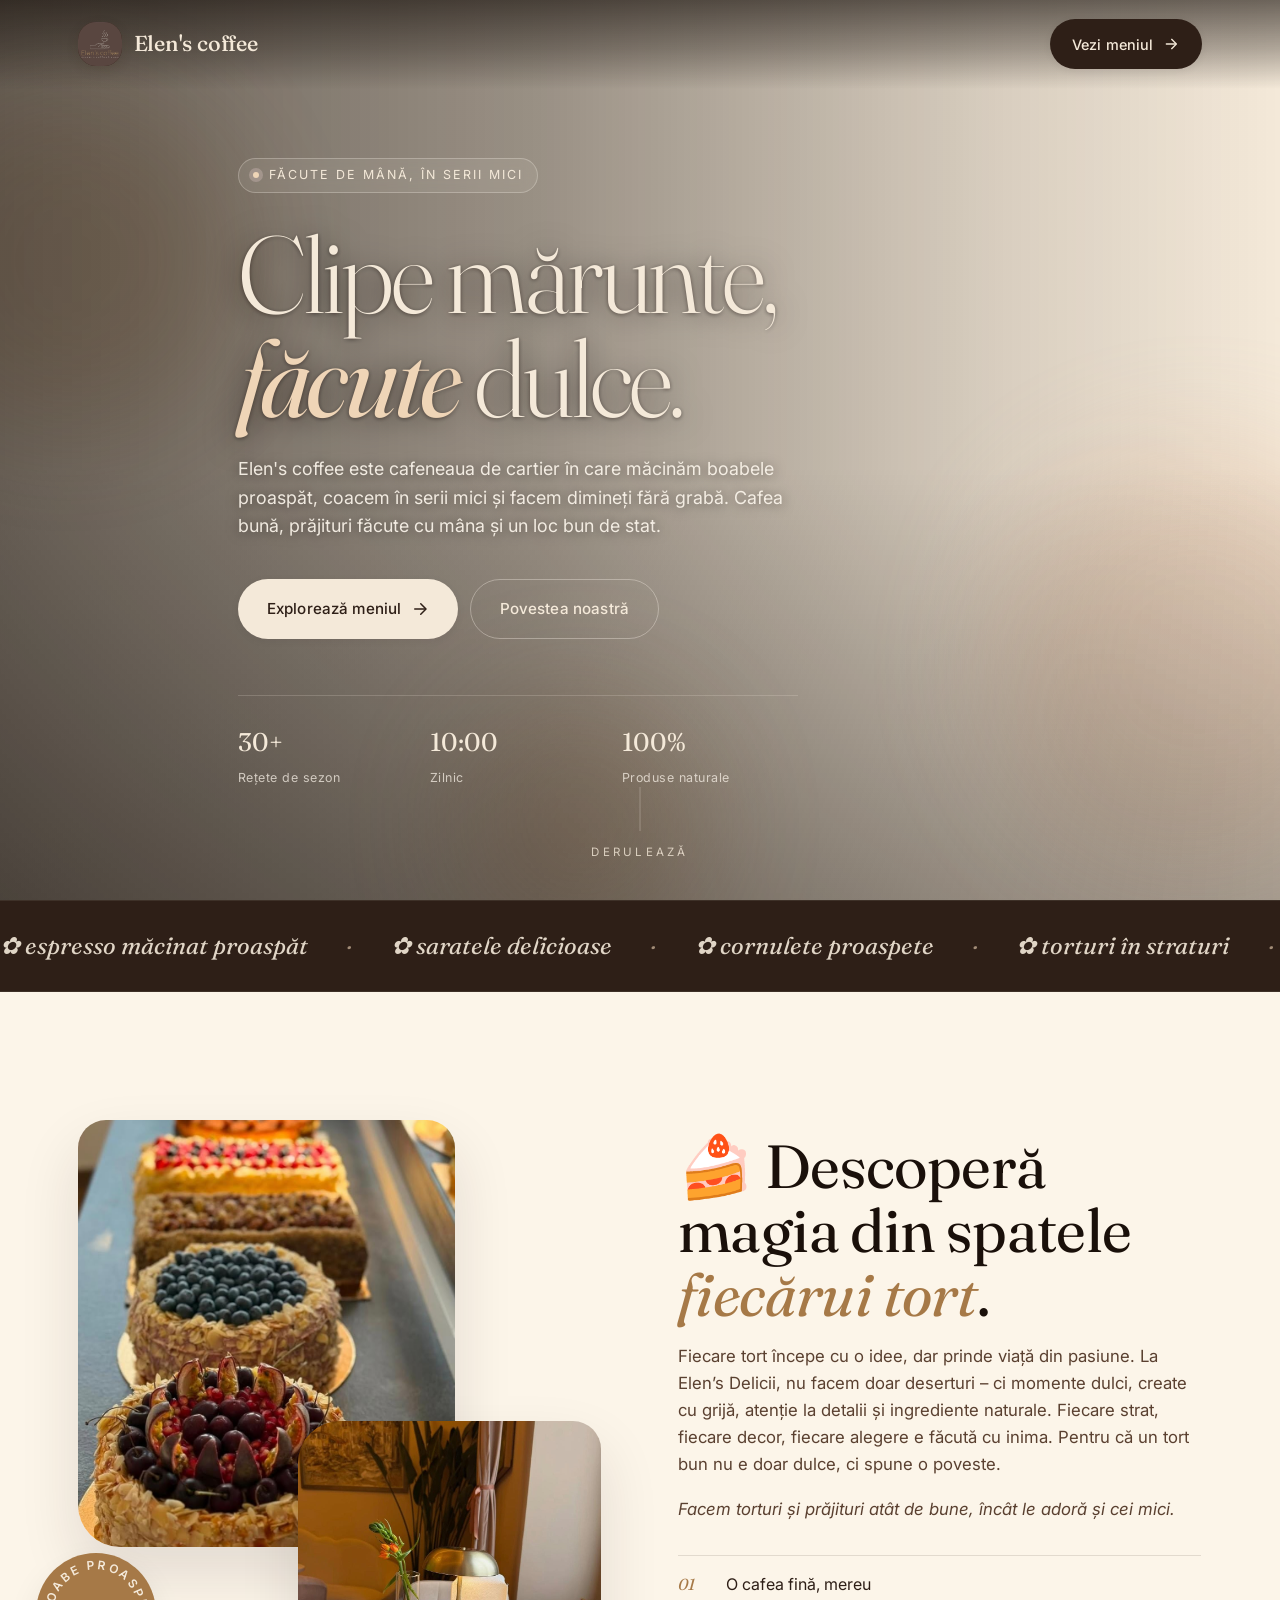
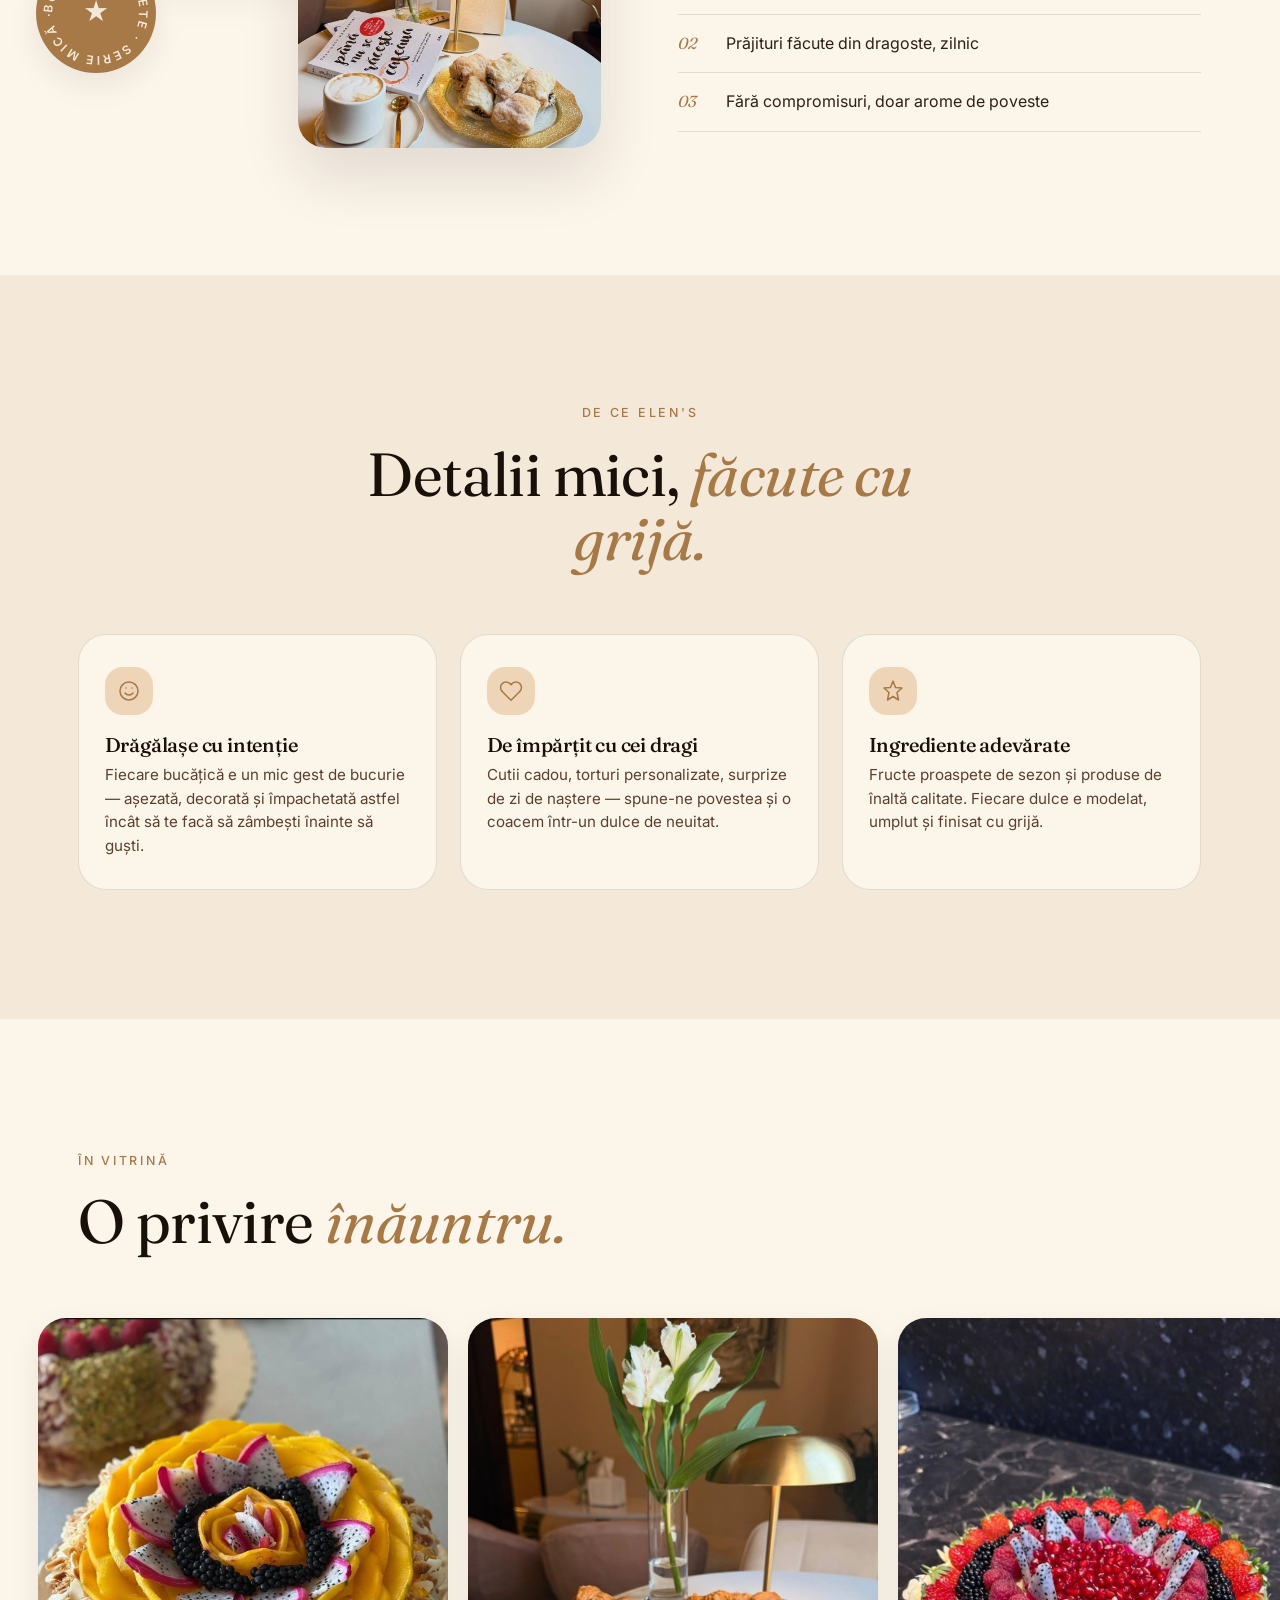
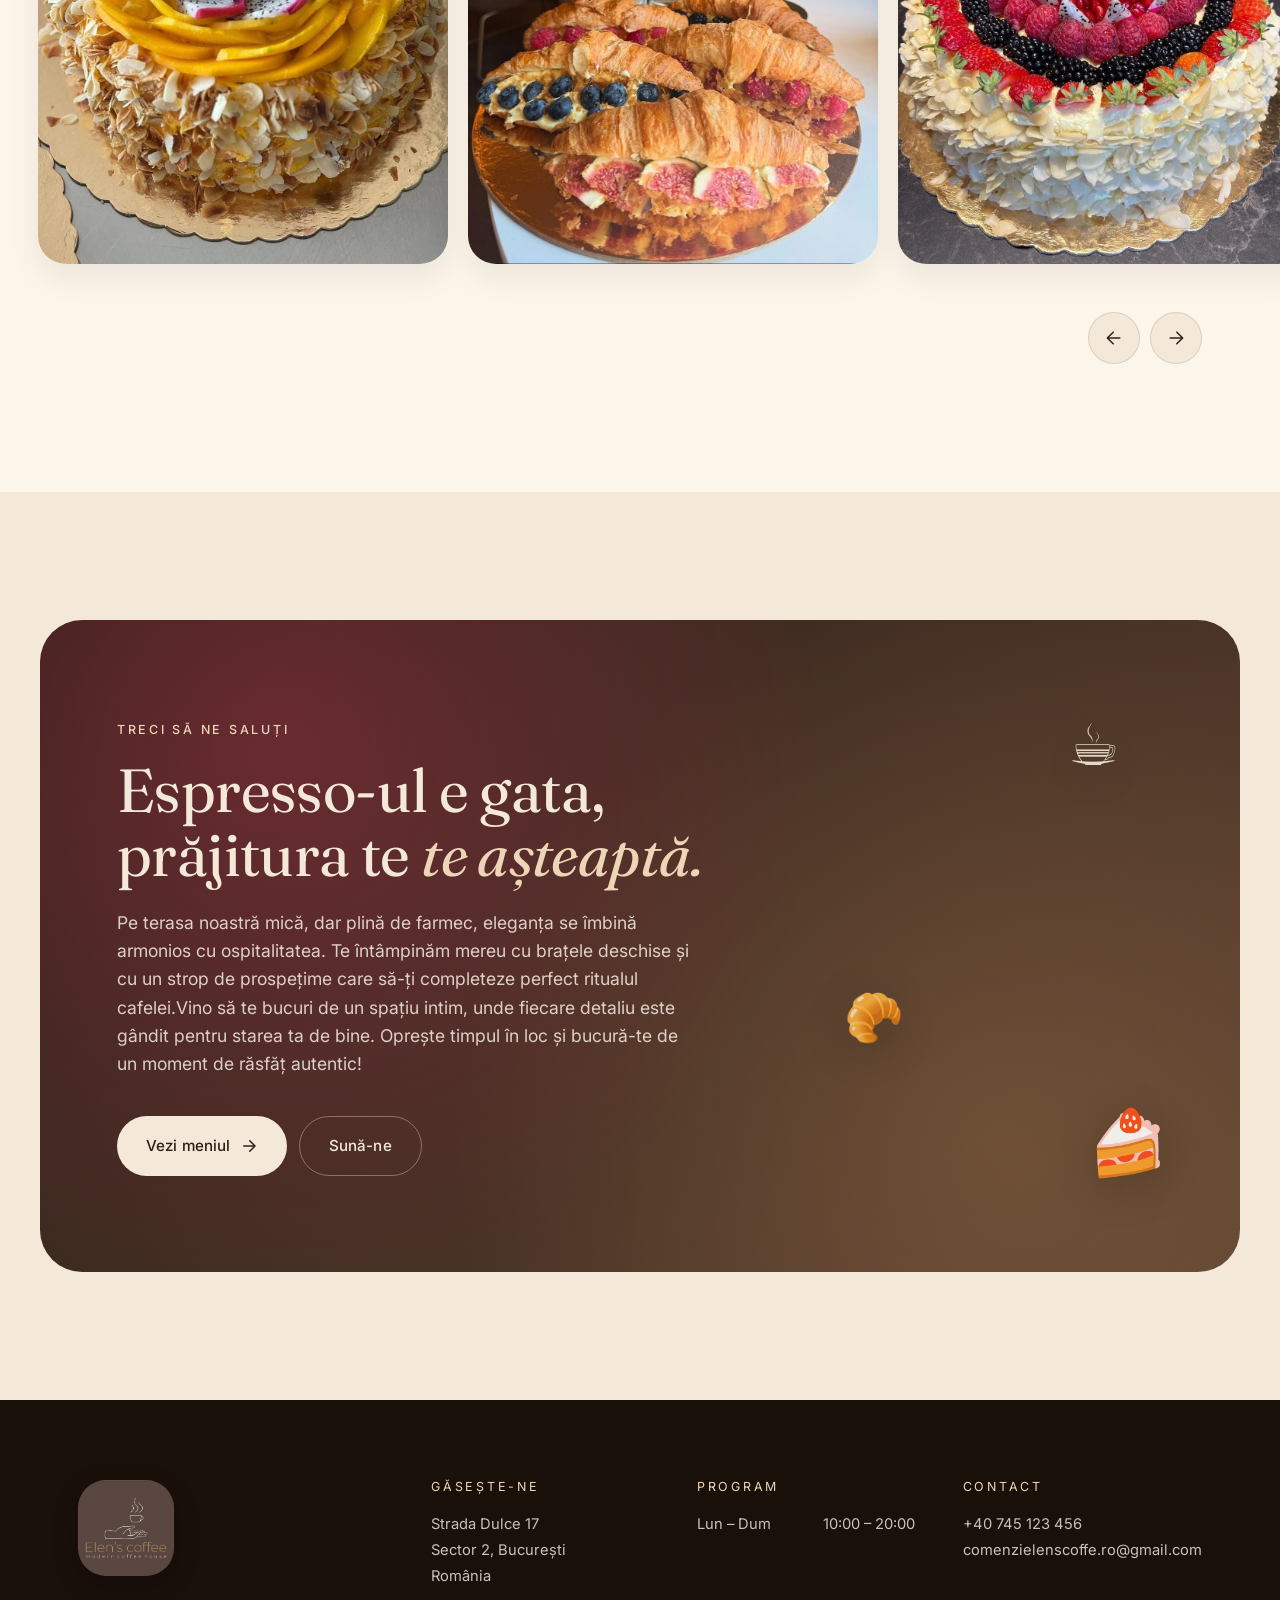
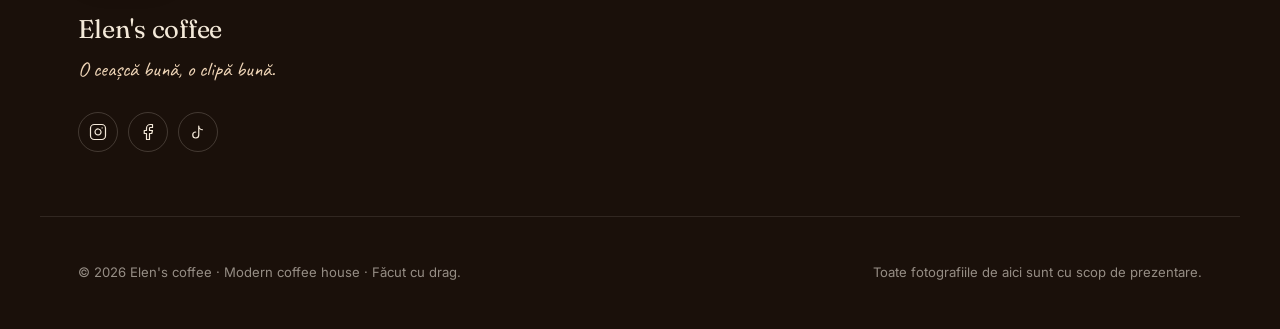
==== commit 432906af: "Updates - 2" ====
--- a/index.html
+++ b/index.html
@@ -33,14 +33,6 @@
         </span>
         <span class="nav__name">Elen's coffee</span>
       </a>
-
-      <nav class="nav__links" aria-label="Navigație principală">
-        <a href="index.html" class="nav__link is-active">Acasă</a>
-        <a href="menu.html" class="nav__link">Meniu</a>
-        <a href="valori-nutritionale.html" class="nav__link">Valori nutriționale</a>
-        <a href="#gallery" class="nav__link">Galerie</a>
-        <a href="#visit" class="nav__link">Vizitează</a>
-      </nav>
 
       <a href="menu.html" class="btn btn--primary nav__cta">
         <span>Vezi meniul</span>
--- a/styles.css
+++ b/styles.css
@@ -1168,88 +1168,135 @@
 
 
 /* ==========================================================================
-   14b. NUTRITION PAGE (Valori nutriționale)
-   ========================================================================== */
-.nutrition { padding: 4.5rem 0 6rem; }
-
-.nutrition__intro {
-  max-width: 46rem;
-  margin: 0 0 3rem;
-  color: var(--c-plum-soft);
-  font-size: 1rem;
-  line-height: 1.7;
-}
-
-/* horizontal scroll container so the wide table never breaks the page layout */
-.nutrition-table-wrap {
-  overflow-x: auto;
-  -webkit-overflow-scrolling: touch;
+   14b. NUTRITION MODAL (menu page — per-cake values)
+   ========================================================================== */
+/* trigger button under each cake description */
+.menu-item__nutri {
+  display: inline-flex;
+  align-items: center;
+  gap: 0.45rem;
+  margin-top: 0.1rem;
+  padding: 0.4rem 0.9rem;
   border: 1px solid var(--c-line);
-  border-radius: var(--r-md);
-  box-shadow: var(--shadow-sm);
+  border-radius: var(--r-pill);
+  background: transparent;
+  color: var(--c-burgundy);
+  font-family: var(--f-body);
+  font-size: 0.8rem;
+  font-weight: 500;
+  letter-spacing: 0.01em;
+  cursor: pointer;
+  transition: background 0.25s ease, border-color 0.25s ease, color 0.25s ease;
+}
+.menu-item__nutri svg { flex-shrink: 0; }
+.menu-item__nutri:hover,
+.menu-item__nutri:focus-visible {
+  background: var(--c-plum);
+  border-color: var(--c-plum);
+  color: var(--c-cream);
+}
+
+/* modal shell */
+.nutri-modal {
+  position: fixed;
+  inset: 0;
+  z-index: 200;
+  display: flex;
+  align-items: center;
+  justify-content: center;
+  padding: 1.5rem;
+  opacity: 0;
+  transition: opacity 0.25s ease;
+}
+.nutri-modal.is-open { opacity: 1; }
+.nutri-modal[hidden] { display: none; }
+
+.nutri-modal__backdrop {
+  position: absolute;
+  inset: 0;
+  background: rgba(18, 11, 6, 0.55);
+  -webkit-backdrop-filter: blur(4px);
+  backdrop-filter: blur(4px);
+}
+
+.nutri-modal__dialog {
+  position: relative;
+  width: 100%;
+  max-width: 420px;
+  max-height: calc(100vh - 3rem);
+  overflow-y: auto;
+  padding: 2rem 2rem 1.6rem;
   background: var(--c-cream-soft);
-}
-
-.nutrition-table {
-  width: 100%;
-  min-width: 720px;
-  border-collapse: collapse;
-  font-size: 0.9rem;
-}
-.nutrition-table thead th {
-  background: var(--c-plum);
-  color: var(--c-cream);
+  border: 1px solid var(--c-line);
+  border-radius: var(--r-lg);
+  box-shadow: var(--shadow-lg);
+  transform: translateY(14px) scale(0.98);
+  transition: transform 0.3s var(--ease-out-soft);
+}
+.nutri-modal.is-open .nutri-modal__dialog { transform: none; }
+
+.nutri-modal__close {
+  position: absolute;
+  top: 1rem;
+  right: 1rem;
+  width: 36px;
+  height: 36px;
+  display: inline-flex;
+  align-items: center;
+  justify-content: center;
+  border: none;
+  border-radius: 50%;
+  background: rgba(46, 31, 23, 0.06);
+  color: var(--c-plum);
+  cursor: pointer;
+  transition: background 0.25s ease;
+}
+.nutri-modal__close:hover { background: rgba(46, 31, 23, 0.14); }
+
+.nutri-modal__eyebrow {
+  font-size: 0.72rem;
+  letter-spacing: 0.2em;
+  text-transform: uppercase;
+  color: var(--c-burgundy);
+  margin: 0 0 0.5rem;
+}
+.nutri-modal__title {
+  font-family: var(--f-display);
   font-weight: 500;
-  font-size: 0.76rem;
-  letter-spacing: 0.02em;
-  text-align: right;
-  padding: 0.9rem 1rem;
-  white-space: nowrap;
-  vertical-align: bottom;
-}
-.nutrition-table thead th:first-child { text-align: left; }
-
-.nutrition-table tbody th {
-  text-align: left;
-  min-width: 240px;
-  white-space: normal;
+  font-size: 1.5rem;
+  line-height: 1.15;
   color: var(--c-plum);
+  margin: 0 0 1.3rem;
+  padding-right: 2.5rem;
+}
+
+.nutri-facts { margin: 0 0 1.3rem; }
+.nutri-facts__row {
+  display: flex;
+  align-items: baseline;
+  gap: 0.6rem;
+  padding: 0.6rem 0;
+  border-bottom: 1px solid var(--c-line);
+}
+.nutri-facts__row:last-child { border-bottom: none; }
+.nutri-facts__row dt { color: var(--c-plum); font-size: 0.95rem; }
+.nutri-facts__row--sub { padding-left: 1.1rem; }
+.nutri-facts__row--sub dt { color: var(--c-plum-soft); font-size: 0.85rem; }
+.nutri-facts__row dd {
+  margin: 0 0 0 auto;
+  font-family: var(--f-display);
   font-weight: 500;
-  padding: 0.85rem 1rem;
-  border-top: 1px solid var(--c-line);
-}
-.nutrition-table tbody td {
-  padding: 0.85rem 1rem;
-  text-align: right;
-  border-top: 1px solid var(--c-line);
-  color: var(--c-plum-soft);
+  color: var(--c-burgundy);
   white-space: nowrap;
   font-variant-numeric: tabular-nums;
 }
-.nutrition-table tbody tr:nth-child(even) { background: rgba(46, 31, 23, 0.035); }
-.nutrition-table tbody tr:hover { background: rgba(201, 149, 90, 0.10); }
-
-.nutrition-notes {
-  margin-top: 3rem;
-  padding: 1.5rem 1.8rem;
-  background: var(--c-cream-soft);
-  border: 1px solid var(--c-line);
-  border-left: 3px solid var(--c-burgundy);
-  border-radius: var(--r-md);
-  font-size: 0.9rem;
-  line-height: 1.65;
+
+.nutri-modal__note {
+  font-size: 0.8rem;
+  line-height: 1.55;
   color: var(--c-plum-soft);
-}
-.nutrition-notes h3 {
-  font-family: var(--f-display);
-  font-weight: 500;
-  font-size: 1.15rem;
-  color: var(--c-plum);
-  margin: 0 0 0.7rem;
-}
-.nutrition-notes p { margin: 0 0 0.7rem; }
-.nutrition-notes p:last-child { margin-bottom: 0; }
-.nutrition-notes strong { color: var(--c-plum); font-weight: 600; }
+  margin: 0;
+}
 
 
 /* ==========================================================================
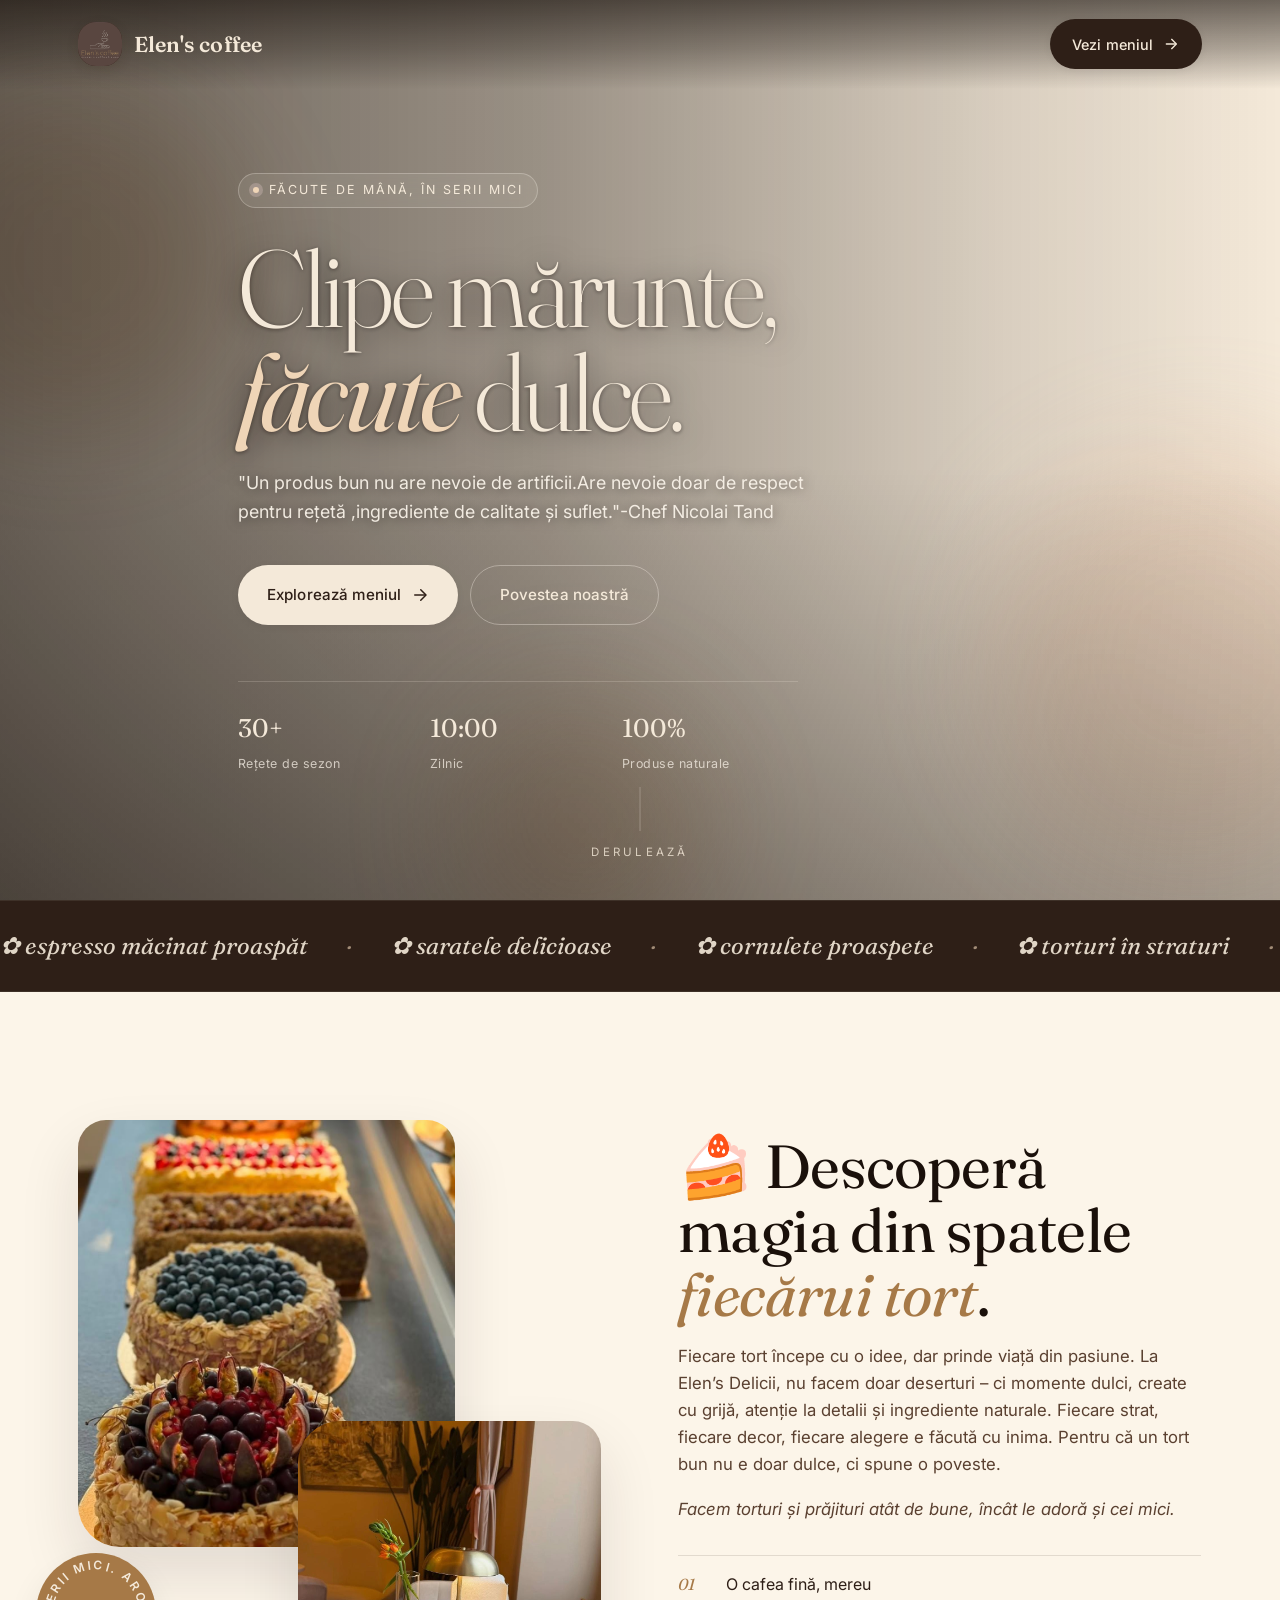
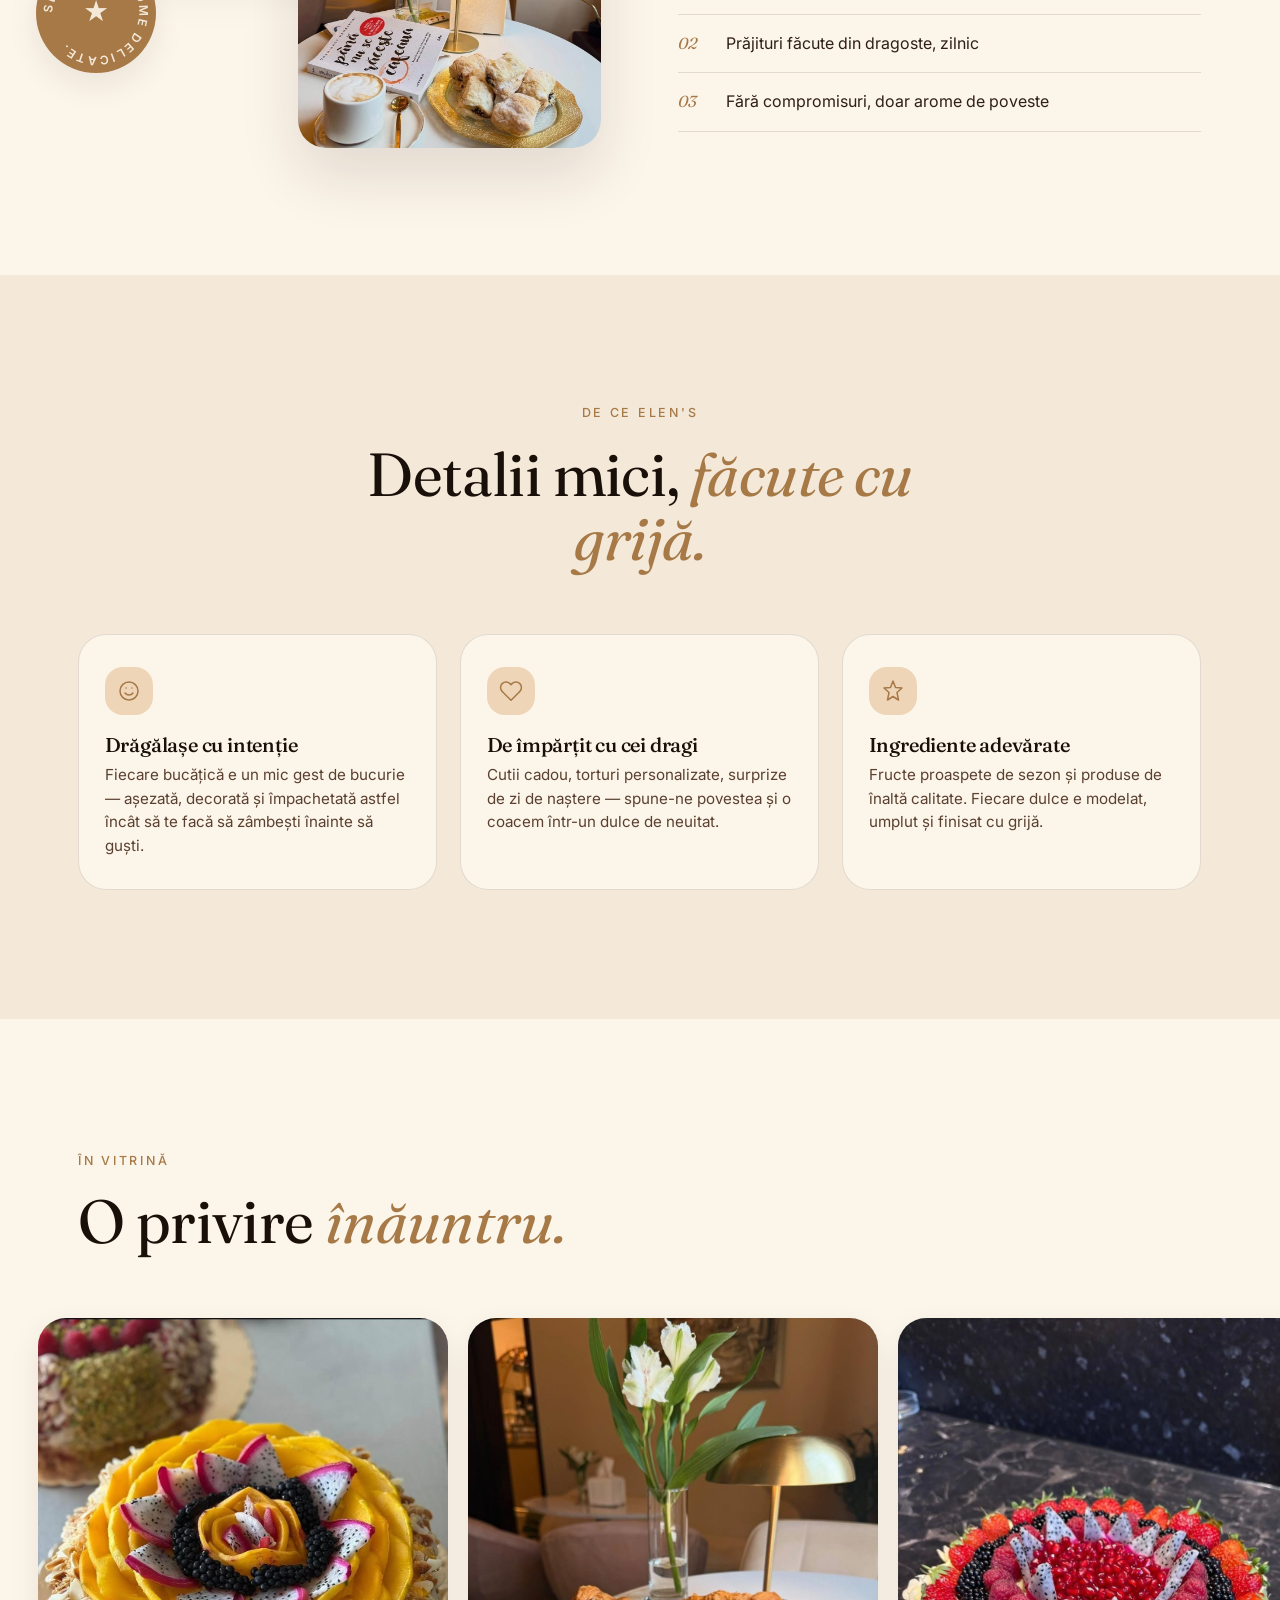
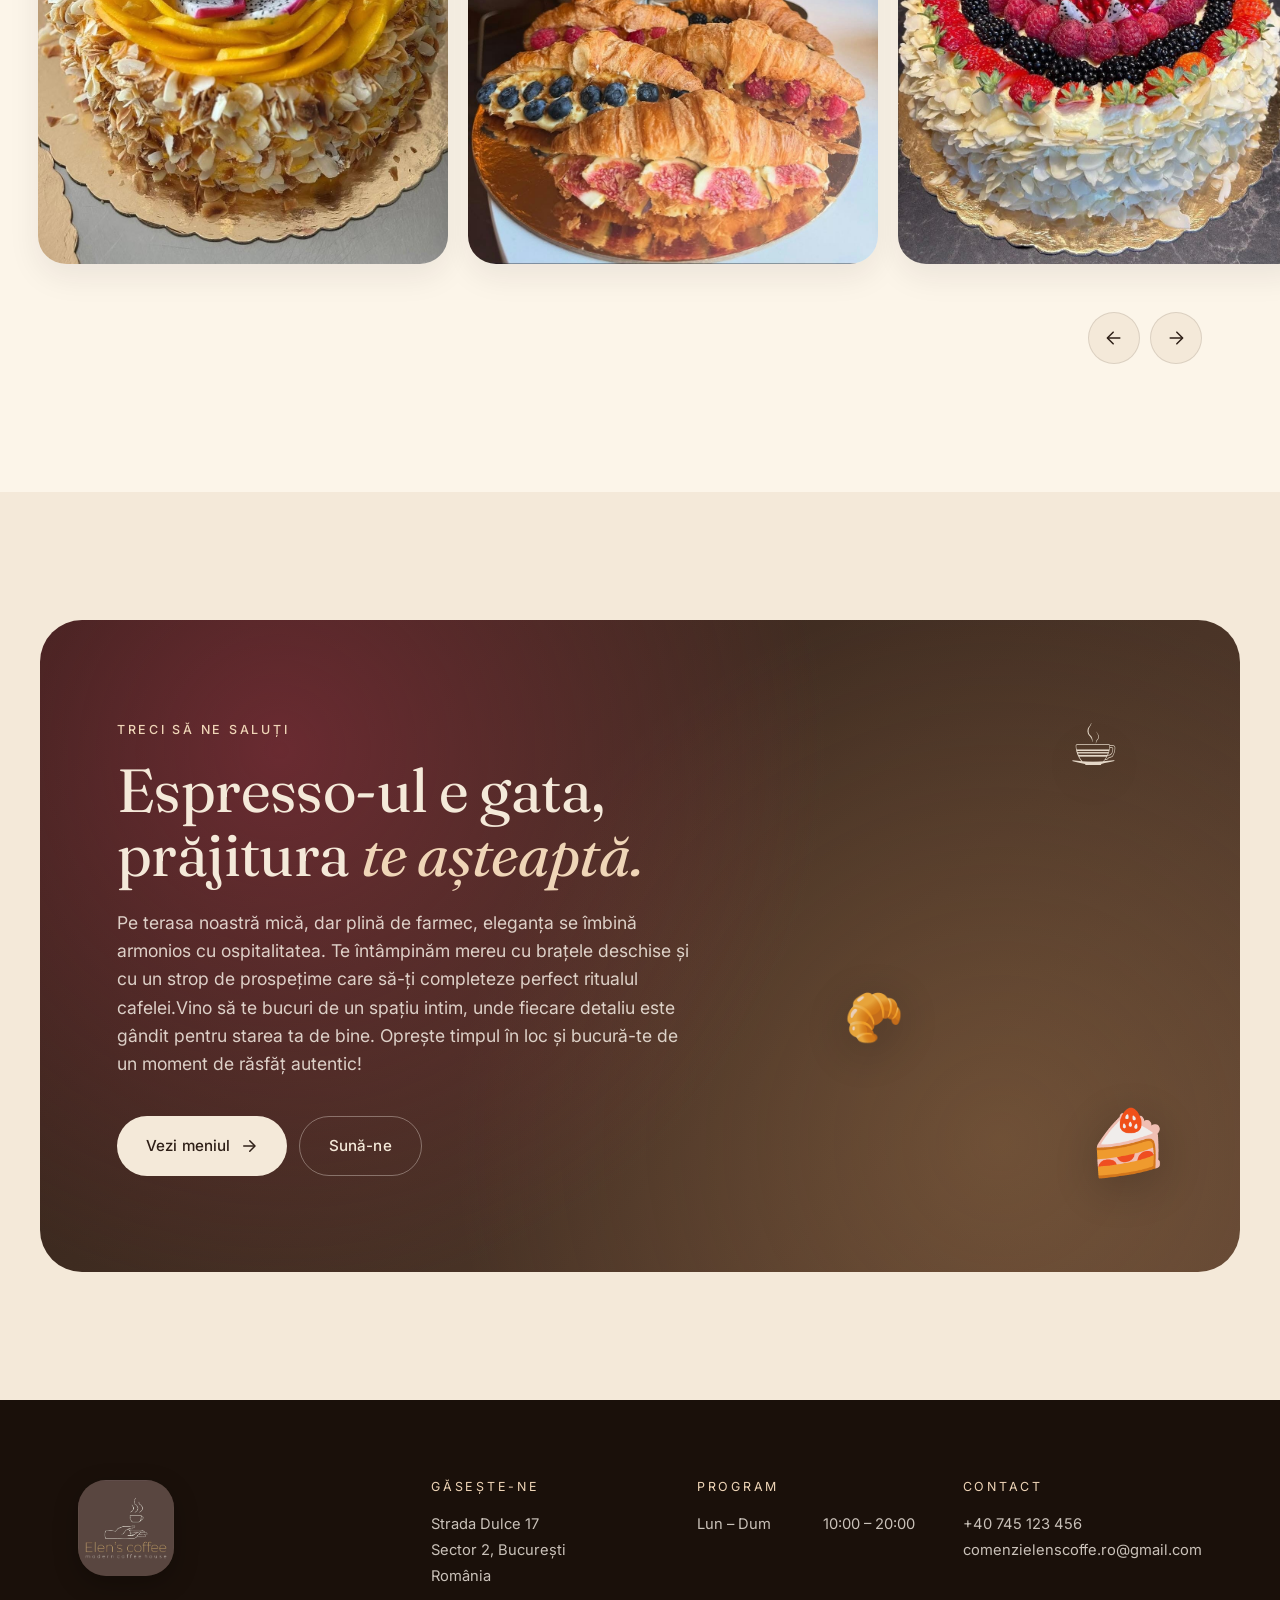
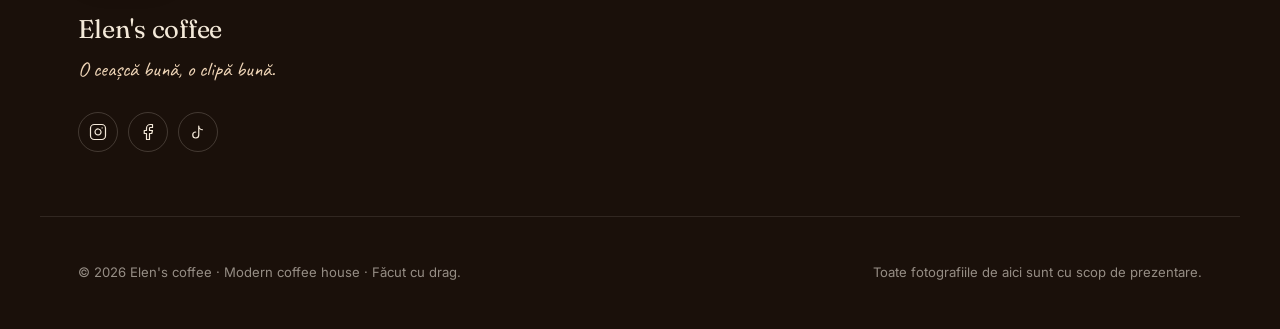
==== commit 3c7ffaad: "Changes" ====
--- a/index.html
+++ b/index.html
@@ -33,15 +33,15 @@
         </span>
         <span class="nav__name">Elen's coffee</span>
       </a>
+<!-- 
+      <nav class="nav__links" aria-label="Navigație principală">
+        <a href="index.html" class="nav__link is-active">Acasă</a>
+      </nav> -->
 
       <a href="menu.html" class="btn btn--primary nav__cta">
         <span>Vezi meniul</span>
         <svg viewBox="0 0 24 24" width="16" height="16" fill="none" stroke="currentColor" stroke-width="2" stroke-linecap="round" stroke-linejoin="round"><path d="M5 12h14"/><path d="m13 5 7 7-7 7"/></svg>
       </a>
-
-      <button class="nav__toggle" id="navToggle" aria-label="Deschide meniul" aria-expanded="false">
-        <span></span><span></span><span></span>
-      </button>
     </div>
   </header>
 
@@ -66,9 +66,7 @@
       </h1>
 
       <p class="hero__lede" data-reveal>
-        Elen's coffee este cafeneaua de cartier în care măcinăm boabele
-        proaspăt, coacem în serii mici și facem dimineți fără grabă.
-        Cafea bună, prăjituri făcute cu mâna și un loc bun de stat.
+        "Un produs bun nu are nevoie de artificii.Are nevoie doar de respect pentru rețetă ,ingrediente de calitate și suflet."-Chef Nicolai Tand
       </p>
 
       <div class="hero__cta" data-reveal>
@@ -127,7 +125,7 @@
               <path id="circlePath" d="M 50,50 m -36,0 a 36,36 0 1,1 72,0 a 36,36 0 1,1 -72,0"/>
             </defs>
             <text font-family="Inter, sans-serif" font-size="10" font-weight="600" letter-spacing="2" fill="currentColor">
-              <textPath href="#circlePath">BOABE PROASPETE · SERIE MICĂ · FĂCUT CU DRAG · </textPath>
+              <textPath href="#circlePath">SERII MICI. AROME DELICATE.</textPath>
             </text>
           </svg>
           <span class="about__badge-center">★</span>
@@ -254,7 +252,7 @@
       <div class="visit__content" data-reveal>
         <p class="section__eyebrow section__eyebrow--light">Treci să ne saluți</p>
         <h2 class="section__title section__title--light">
-          Espresso-ul e gata,<br/>prăjitura te <em>te așteaptă.</em>
+          Espresso-ul e gata,<br/>prăjitura <em>te așteaptă.</em>
         </h2>
         <p class="visit__text">
           Pe terasa noastră mică, dar plină de farmec, eleganța se îmbină armonios cu ospitalitatea. Te întâmpinăm mereu cu brațele deschise și cu un strop de prospețime care să-ți completeze perfect ritualul cafelei.
--- a/styles.css
+++ b/styles.css
@@ -253,6 +253,15 @@
   font-weight: 500;
   letter-spacing: -0.01em;
 }
+/* shop name beside the logo — the site's display face (Fraunces) */
+.nav__name {
+  font-family: var(--f-display);
+  font-size: 1.35rem;
+  font-weight: 600;
+  letter-spacing: 0.005em;
+  line-height: 1;
+  white-space: nowrap;
+}
 .nav__mark {
   display: inline-block;
   width: 44px;
@@ -1334,51 +1343,19 @@
   .footer__grid { grid-template-columns: 1fr 1fr; gap: 2.4rem; }
   .menu-list { grid-template-columns: 1fr; }
 
-  .nav__cta { display: none; }
-  .nav__toggle { display: flex; }
-  .nav__links {
-    position: absolute;
-    top: 100%;
-    left: 0;
-    right: 0;
-    flex-direction: column;
-    gap: 0;
-    padding: 0.4rem var(--gutter) 1.6rem;
-    background: var(--c-cream);
-    box-shadow: var(--shadow-md);
-    border-top: 1px solid var(--c-line);
-    opacity: 0;
-    visibility: hidden;
-    transform: translateY(-12px);
-    transition: opacity 0.35s ease,
-                transform 0.4s var(--ease-out-soft),
-                visibility 0s linear 0.4s;
-  }
-  .nav.is-open .nav__links {
-    opacity: 1;
-    visibility: visible;
-    transform: translateY(0);
-    transition: opacity 0.35s ease,
-                transform 0.4s var(--ease-out-soft),
-                visibility 0s linear 0s;
-  }
-  .nav__link {
-    width: 100%;
-    padding: 1rem 0;
-    border-bottom: 1px solid var(--c-line);
-    font-size: 1.1rem;
-  }
-  .nav__link::after { display: none; }
-
-  .nav.is-open .nav__toggle span:nth-child(1) { transform: translateY(7px) rotate(45deg); }
-  .nav.is-open .nav__toggle span:nth-child(2) { opacity: 0; }
-  .nav.is-open .nav__toggle span:nth-child(3) { transform: translateY(-7px) rotate(-45deg); }
+  /* navigation stays inline at every width — the collapsed/hamburger menu is gone */
+  .nav__inner { gap: 1rem; }
+  .nav__links { gap: 1.25rem; }
 
   .hero__meta { grid-template-columns: repeat(3, 1fr); gap: 0.6rem; }
   .hero__stat-num { font-size: 1.3rem; }
 }
 
 @media (max-width: 600px) {
+  /* brand name stays visible next to the logo; tighten gaps so it fits on one row */
+  .nav__name { font-size: 1.1rem; }
+  .nav__inner { gap: 0.6rem; }
+
   .features__grid { grid-template-columns: 1fr; }
   .footer__grid { grid-template-columns: 1fr; }
   .footer__bottom { flex-direction: column; }
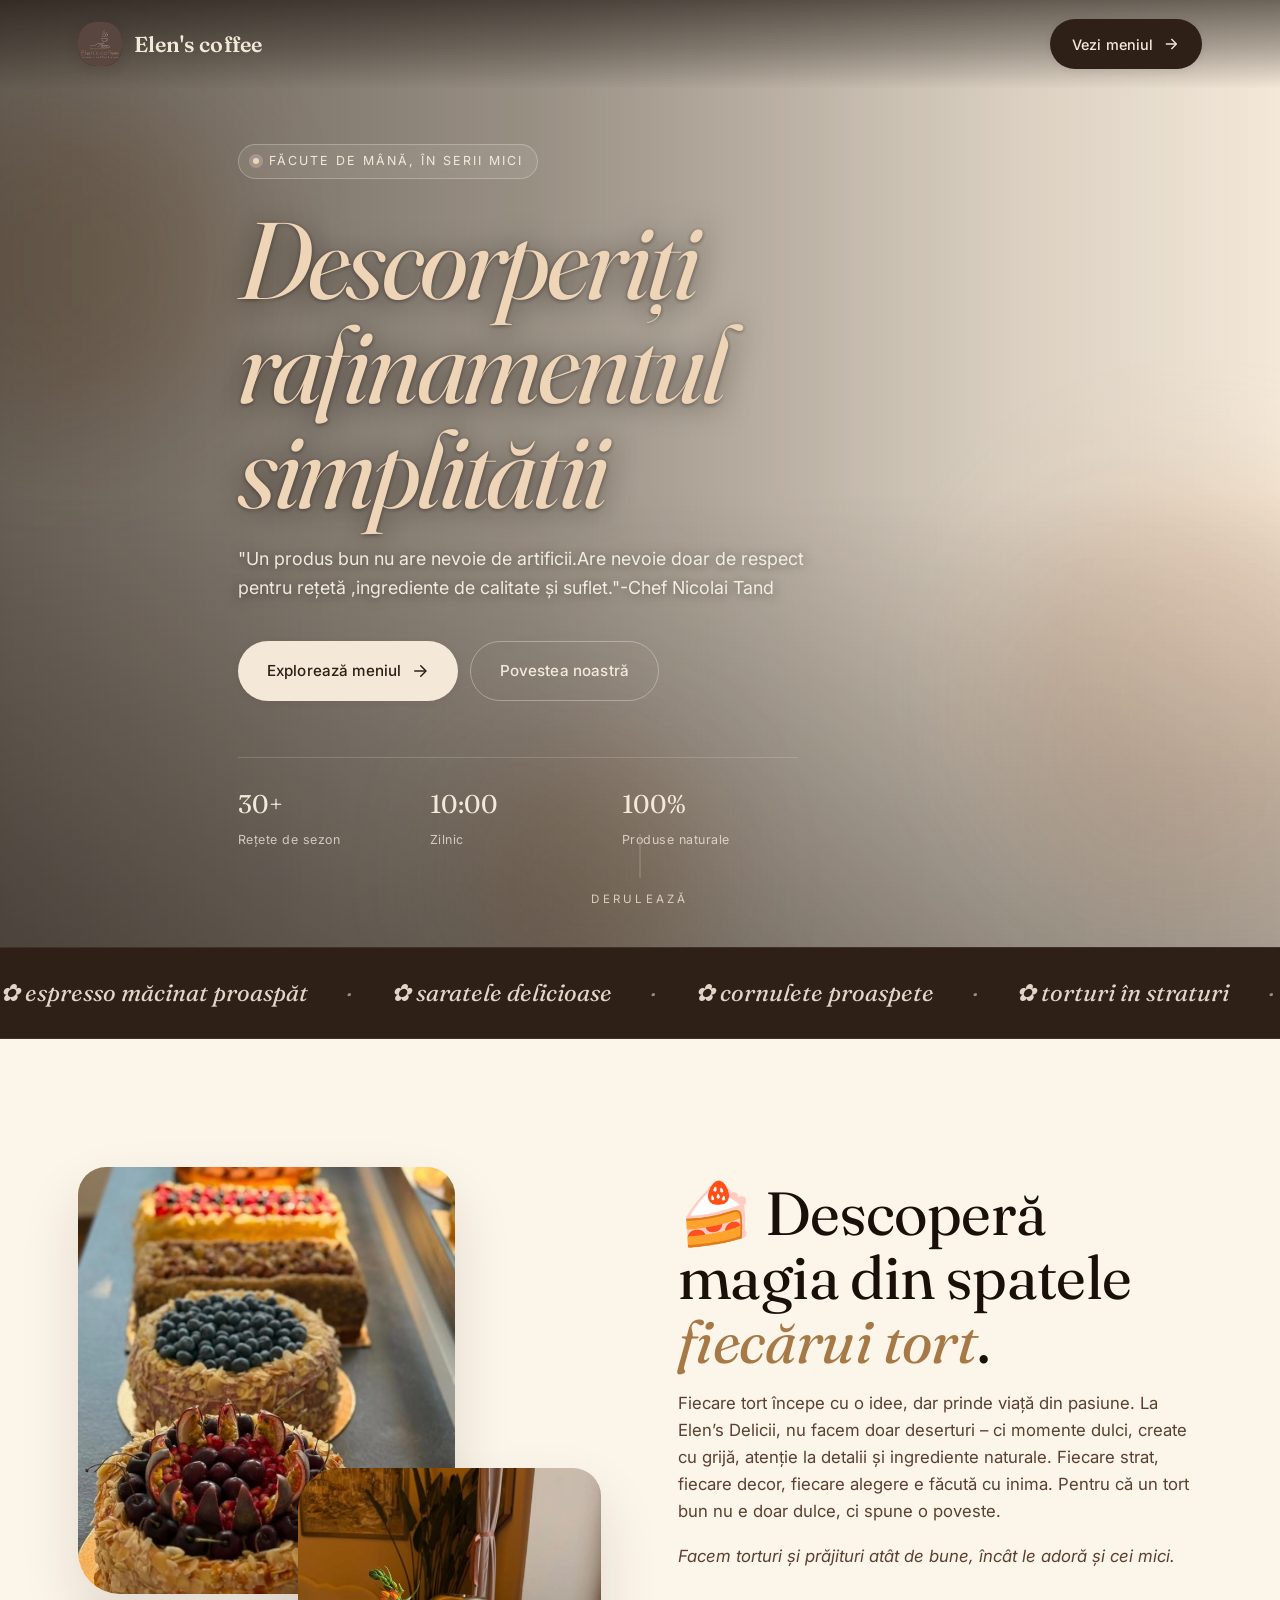
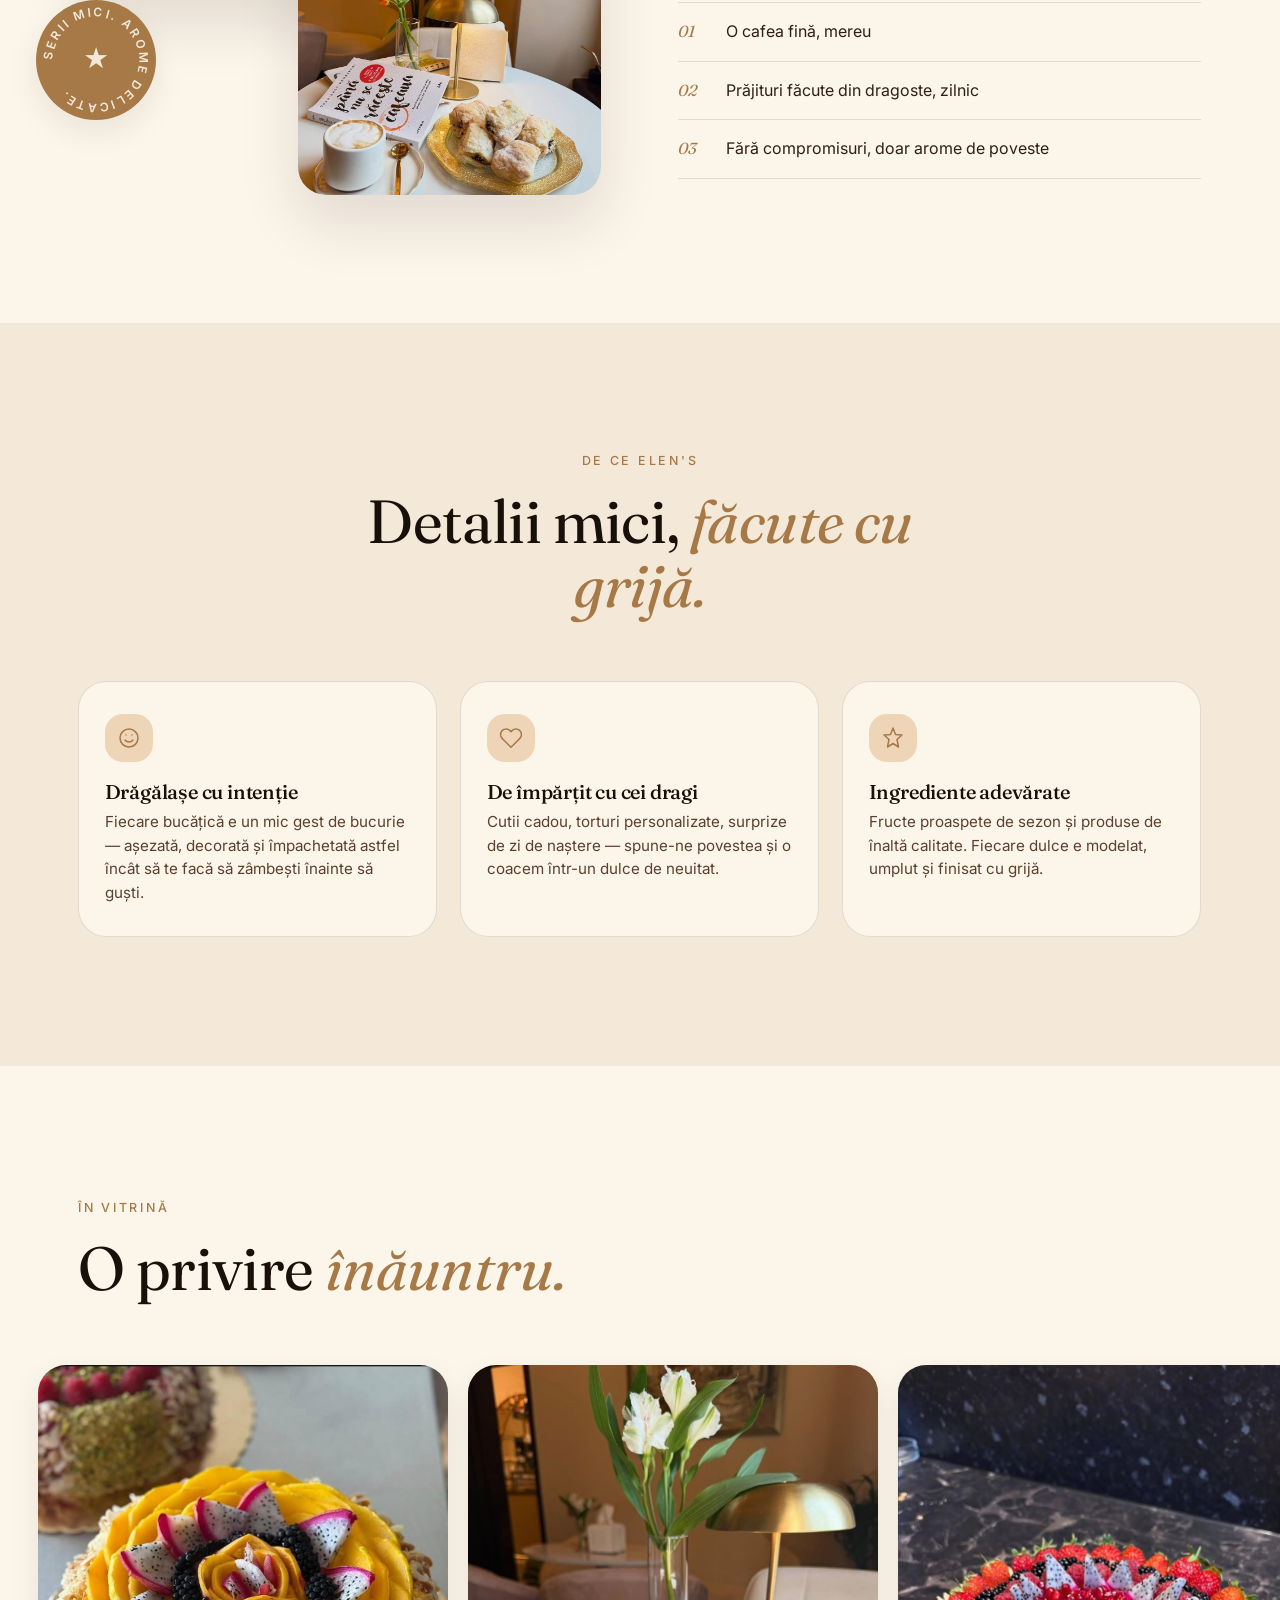
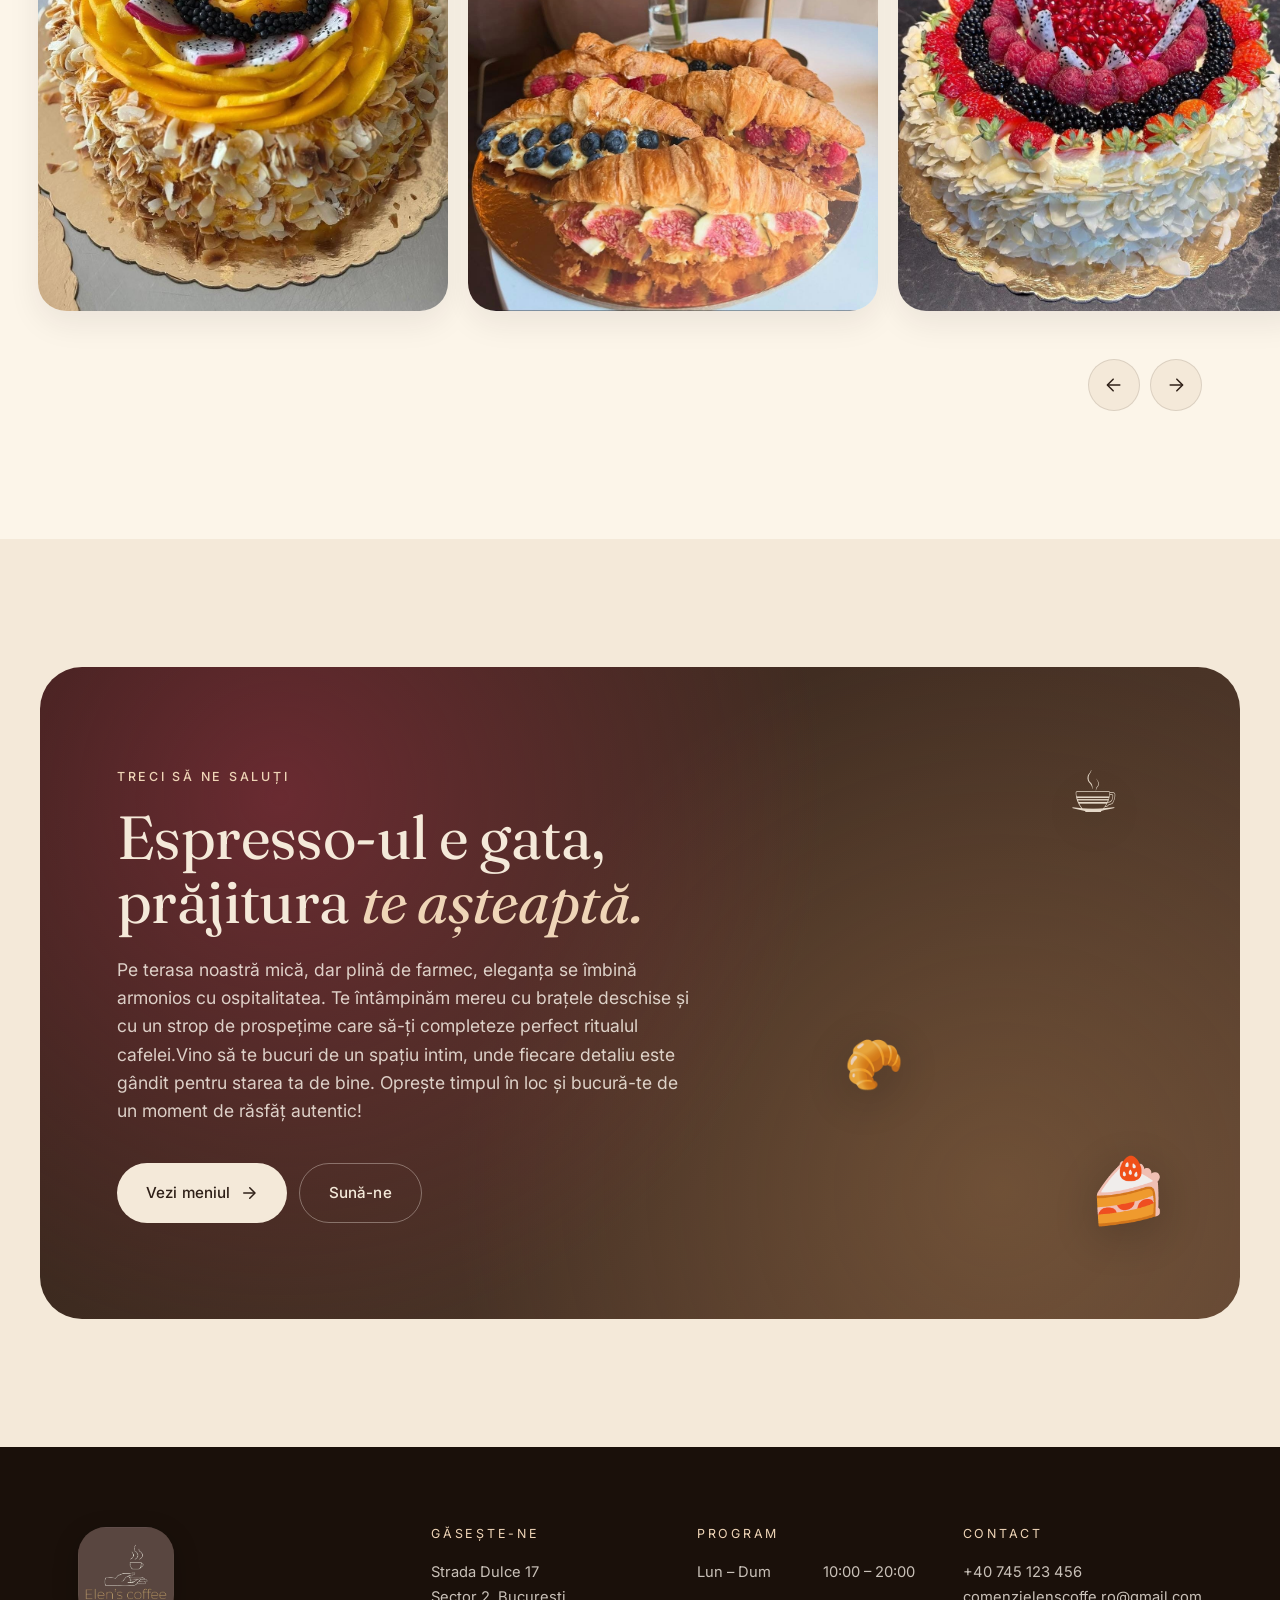
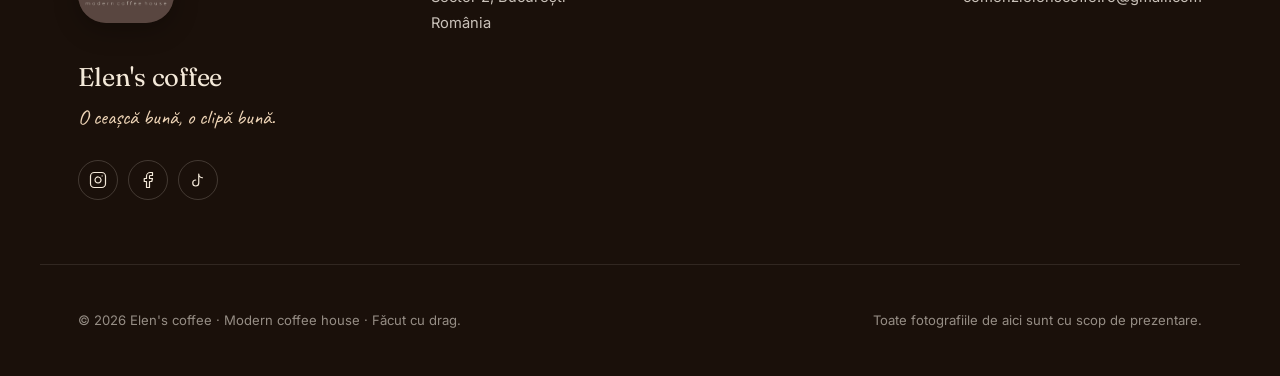
==== commit 5083e5f0: "Changes - whatever" ====
--- a/index.html
+++ b/index.html
@@ -61,8 +61,7 @@
       </p>
 
       <h1 class="hero__title" data-reveal>
-        <span class="line">Clipe mărunte,</span>
-        <span class="line"><em>făcute</em> dulce.</span>
+        <span class="line"><em>Descorperiți rafinamentul simplitătii</em></span>
       </h1>
 
       <p class="hero__lede" data-reveal>
